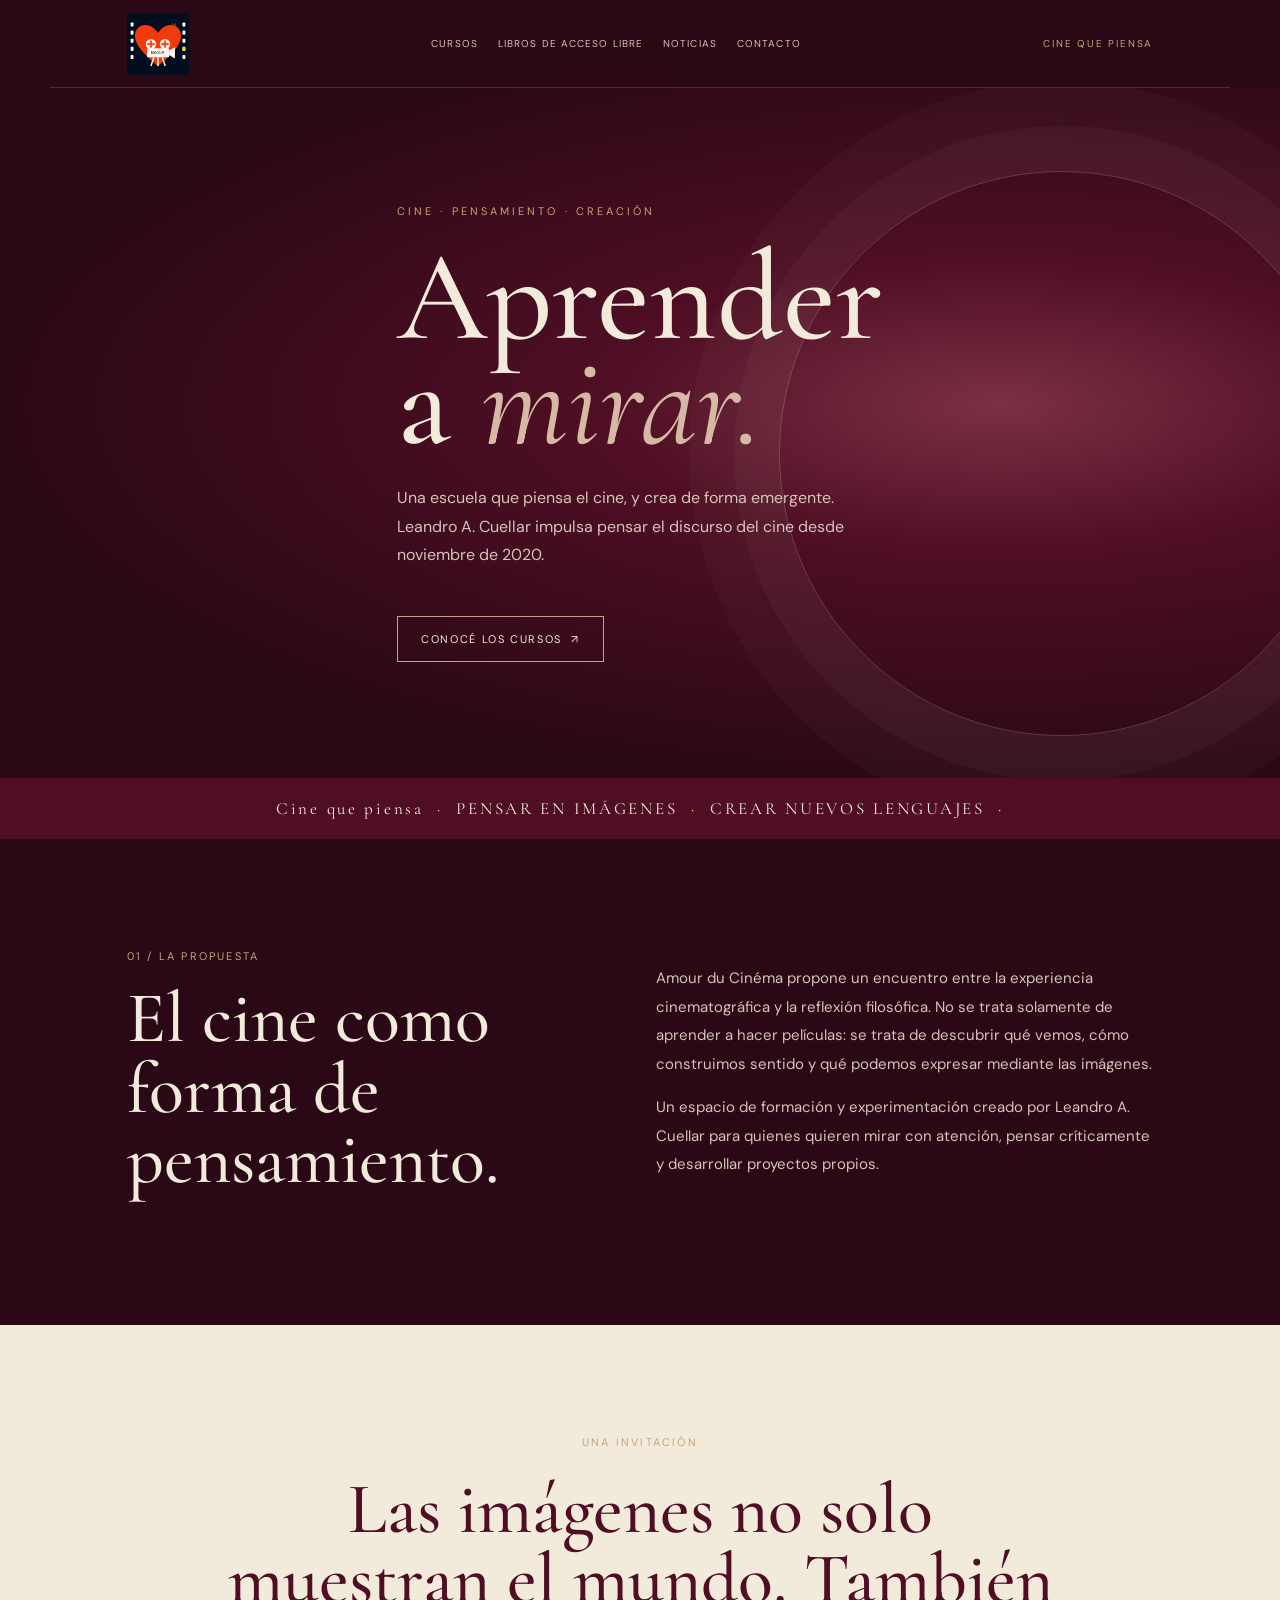
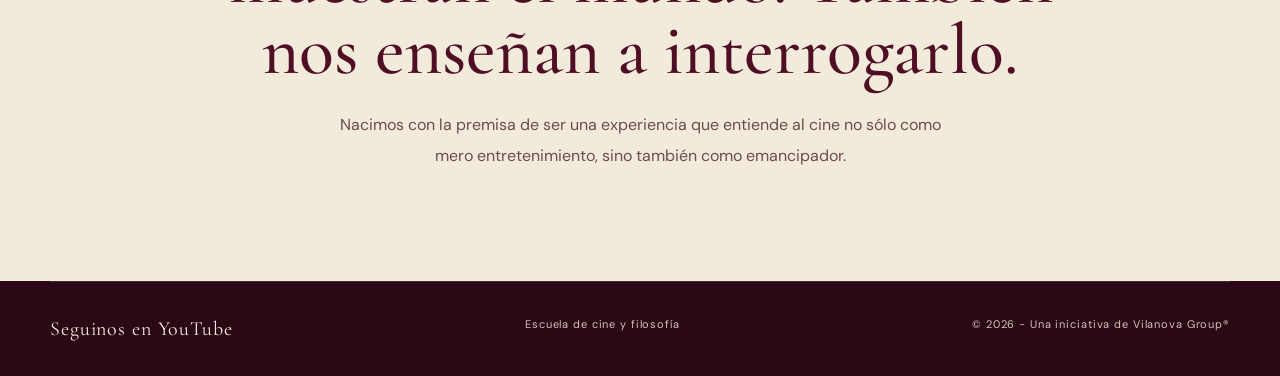
==== index.html @ 22bd66d2 "Actualizar presentación de Amour du Cinéma" ====
<!doctype html>
<html lang="es">
<head>
<meta charset="utf-8">
<meta name="viewport" content="width=device-width,initial-scale=1">
<meta name="theme-color" content="#4f0e24">
<meta name="description" content="Amour du Cinéma. Una escuela para Cine que piensa, pensar en imágenes y crear nuevos lenguajes.">
<title>Amour du Cinéma — Cine que piensa</title>
<link rel="preconnect" href="https://fonts.googleapis.com">
<link rel="preconnect" href="https://fonts.gstatic.com" crossorigin>
<link href="https://fonts.googleapis.com/css2?family=Cormorant+Garamond:wght@400;500;600;700&family=DM+Sans:wght@400;500;600&display=swap" rel="stylesheet">
<style>
:root{--wine:#4f0e24;--wine2:#2a0816;--ivory:#f2ebdb;--muted:#d4c4b9;--gold:#c6a477}
*{box-sizing:border-box}html{scroll-behavior:smooth}body{margin:0;background:var(--wine2);color:var(--ivory);font-family:"DM Sans",sans-serif}a{color:inherit;text-decoration:none}.wrap{max-width:1180px;margin:auto;padding:0 6vw}.nav{height:88px;display:flex;align-items:center;justify-content:space-between;gap:28px;border-bottom:1px solid #ffffff24}.brand{display:flex;align-items:center;gap:12px;min-width:0}.brand img{display:block;width:62px;height:62px;object-fit:contain}.menu{display:flex;align-items:center;justify-content:center;gap:20px;flex:1}.menu a{font-size:10px;letter-spacing:.11em;text-transform:uppercase;color:var(--muted);transition:color .2s}.menu a:hover{color:var(--ivory)}.nav small{letter-spacing:.18em;text-transform:uppercase;font-size:10px;color:var(--gold);white-space:nowrap}.hero{min-height:690px;display:grid;align-items:center;position:relative;overflow:hidden;background:radial-gradient(ellipse at 78% 46%,#7b3044 0%,#4f0e24 28%,#2a0816 72%)}.hero:after{content:"";position:absolute;width:44vw;height:44vw;right:-5vw;top:12%;border:1px solid #f2ebdb36;border-radius:50%;box-shadow:0 0 0 45px #f2ebdb08,0 0 0 90px #f2ebdb06}.eyebrow{font-size:11px;letter-spacing:.28em;text-transform:uppercase;color:var(--gold)}h1,h2{font-family:"Cormorant Garamond",serif;font-weight:500}h1{font-size:clamp(64px,10vw,132px);line-height:.82;max-width:850px;margin:28px 0;position:relative;z-index:1}h1 em{font-weight:400;color:#d6b9a5}.intro{font-size:16px;line-height:1.8;color:var(--muted);max-width:470px;position:relative;z-index:1}.cta{display:inline-flex;margin-top:30px;padding:15px 23px;border:1px solid var(--gold);color:var(--ivory);font-size:11px;letter-spacing:.15em;text-transform:uppercase;position:relative;z-index:1;transition:.2s}.cta:hover{background:var(--ivory);color:var(--wine)}.marquee{background:var(--wine);padding:20px 0;text-align:center;font-family:"Cormorant Garamond",serif;font-size:17px;letter-spacing:.16em;color:var(--ivory)}section{padding:110px 0}.section-grid{display:grid;grid-template-columns:1fr 1.2fr;gap:9vw}.number{color:var(--gold);font-size:11px;letter-spacing:.2em}h2{font-size:clamp(42px,6vw,72px);line-height:.98;margin:20px 0}.copy{font-size:15px;line-height:1.9;color:var(--muted);max-width:600px}.content-section{padding:110px 0;border-top:1px solid #ffffff1f}.content-section.light{background:var(--ivory);color:var(--wine);border-top:0}.content-section.light .copy{color:#6d4a52}.content-section.light .number{color:#8a5b45}.content-section.light .resource-card{background:#f8f2e7;border-color:#d8c9b8}.resource-grid{display:grid;grid-template-columns:minmax(0,1.2fr) minmax(260px,.8fr);gap:8vw;align-items:start}.resource-card{padding:28px;border:1px solid #ffffff26;background:#ffffff08}.resource-card h3{margin:0 0 12px;font-family:"Cormorant Garamond",serif;font-size:31px;font-weight:500}.resource-card p{margin:0;color:var(--muted);font-size:14px;line-height:1.8}.content-section.light .resource-card p{color:#6d4a52}.status{display:block;margin-top:22px;font-size:10px;letter-spacing:.15em;text-transform:uppercase;color:var(--gold)}.content-section.light .status{color:#8a5b45}.manifesto{background:var(--ivory);color:var(--wine);text-align:center}.manifesto h2{max-width:850px;margin:25px auto}.manifesto p{color:#6d4a52;margin:auto;max-width:620px;line-height:1.9}.footer{padding:35px 0;border-top:1px solid #ffffff24;color:var(--muted);font-size:11px;letter-spacing:.08em;display:flex;justify-content:space-between;gap:20px}.footer span:first-child{font-family:"Cormorant Garamond",serif;font-size:20px;color:var(--ivory)}@media(max-width:700px){.nav{height:auto;min-height:70px;padding-top:12px;padding-bottom:12px;flex-wrap:wrap;gap:12px}.brand img{width:48px;height:48px}.menu{order:3;width:100%;justify-content:flex-start;overflow:auto;padding:7px 0;gap:16px}.menu a{white-space:nowrap}.nav small{margin-left:auto;font-size:9px}.hero{min-height:620px}.hero:after{width:80vw;height:80vw;right:-35vw;top:20%}.section-grid,.resource-grid{grid-template-columns:1fr;gap:25px}section,.content-section{padding:75px 0}.footer{flex-direction:column}}
</style>
</head>
<body>
<header class="wrap nav"><a class="brand" href="#" aria-label="Amour du Cinéma · Inicio"><img src="logo-amour.svg" alt="Logo Amour du Cinéma"></a><nav class="menu" aria-label="Navegación principal"><a href="/cursos/">Cursos</a><a href="/libros/">Libros de acceso libre</a><a href="/noticias/">Noticias</a><a href="/contacto/">Contacto</a></nav><small>Cine que piensa</small></header>
<main>
<section class="hero"><div class="wrap"><div class="eyebrow">Cine · Pensamiento · Creación</div><h1>Aprender<br>a <em>mirar.</em></h1><p class="intro">Una escuela que piensa el cine, y crea de forma emergente. Leandro A. Cuellar impulsa pensar el discurso del cine desde noviembre de 2020.</p><a class="cta" href="/cursos/">Conocé los cursos&nbsp; ↗</a></div></section>
<div class="marquee">Cine que piensa&nbsp; · &nbsp;PENSAR EN IMÁGENES&nbsp; · &nbsp;CREAR NUEVOS LENGUAJES&nbsp; ·</div>
<section id="propuesta"><div class="wrap"><div class="section-grid"><div><div class="number">01 / LA PROPUESTA</div><h2>El cine como forma de pensamiento.</h2></div><div><p class="copy">Amour du Cinéma propone un encuentro entre la experiencia cinematográfica y la reflexión filosófica. No se trata solamente de aprender a hacer películas: se trata de descubrir qué vemos, cómo construimos sentido y qué podemos expresar mediante las imágenes.</p><p class="copy">Un espacio de formación y experimentación creado por <a href="https://www.leandrocuellar.online" target="_blank" rel="noopener noreferrer">Leandro A. Cuellar</a> para quienes quieren mirar con atención, pensar críticamente y desarrollar proyectos propios.</p></div></div></div></section>
<section class="manifesto"><div class="wrap"><div class="number">UNA INVITACIÓN</div><h2>Las imágenes no solo muestran el mundo. También nos enseñan a interrogarlo.</h2><p>Nacimos con la premisa de ser una experiencia que entiende al cine no sólo como mero entretenimiento, sino también como emancipador.</p></div></section>
</main>
<footer class="wrap footer"><span><a href="https://www.youtube.com/@amourducinemaoficial" target="_blank" rel="noopener noreferrer">Seguinos en YouTube</a></span><span>Escuela de cine y filosofía</span><span>© 2026 - Una iniciativa de Vilanova Group®</span></footer>
</body></html>
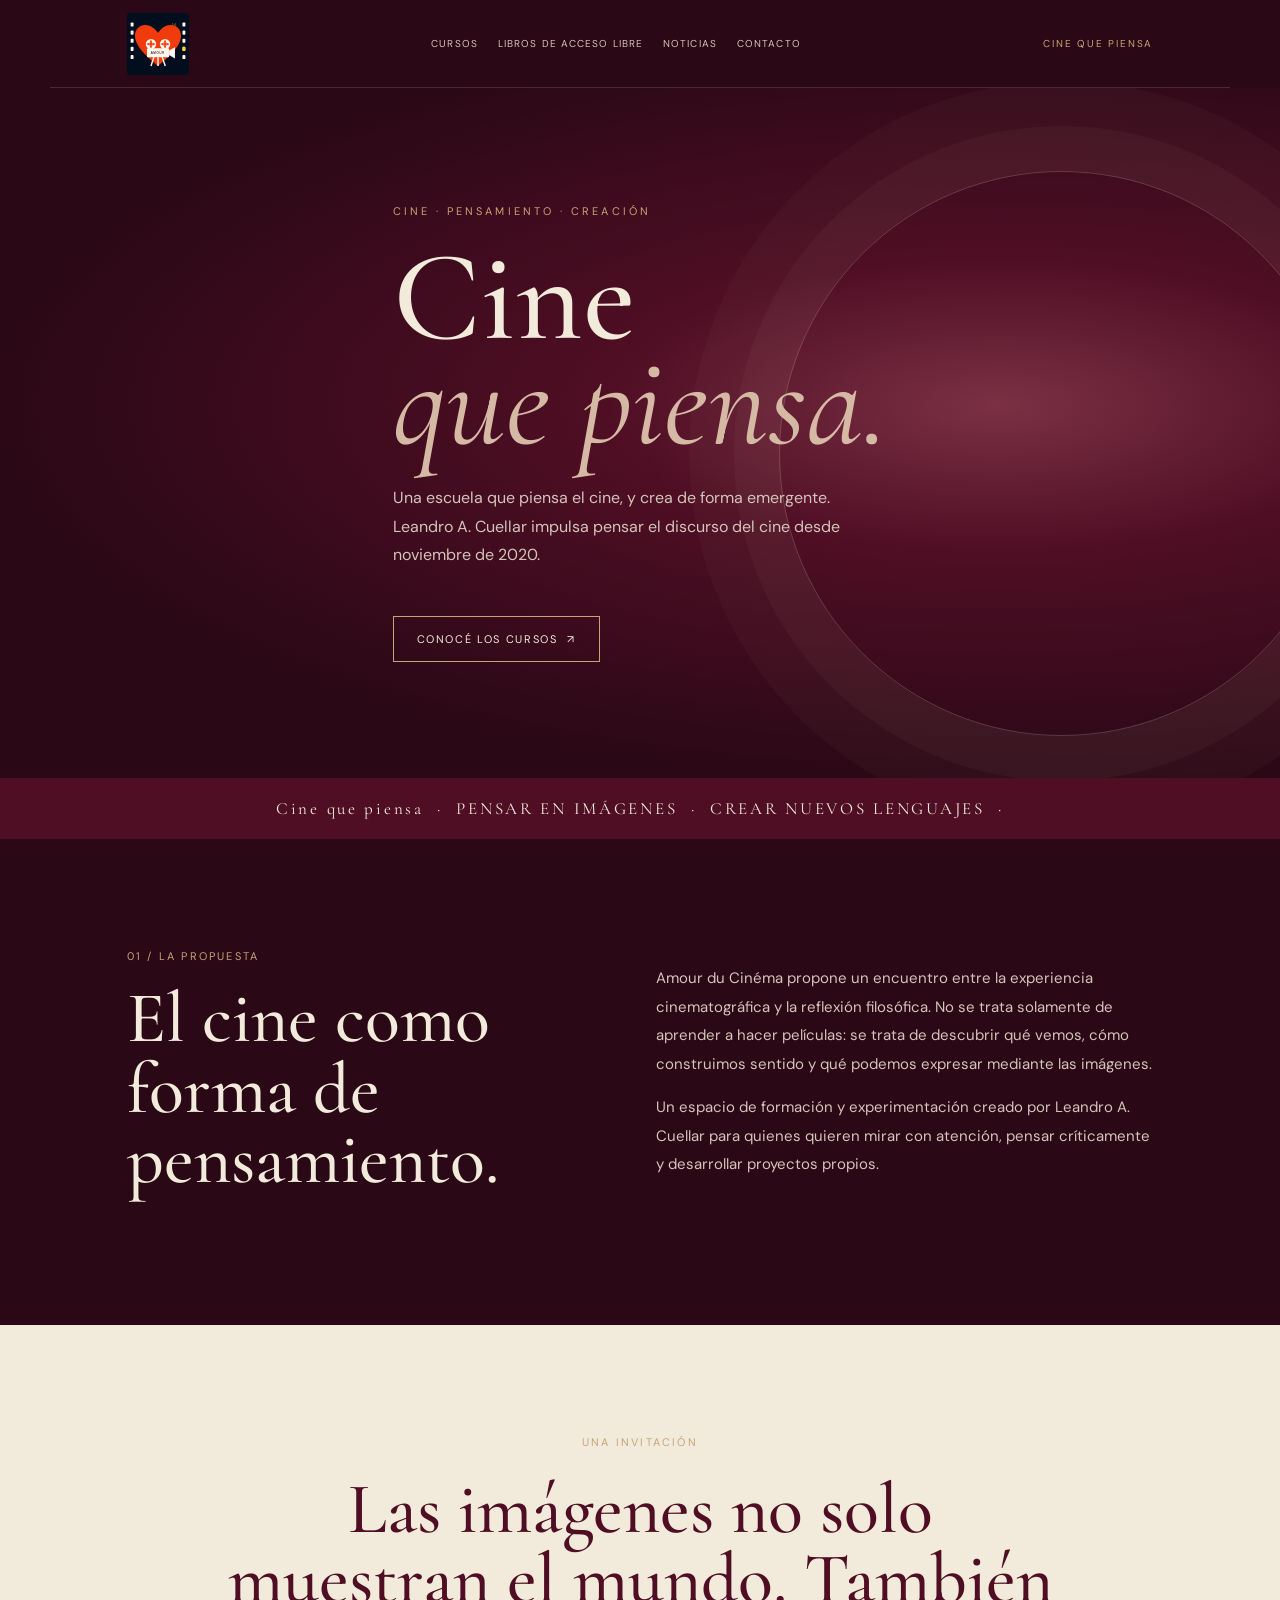
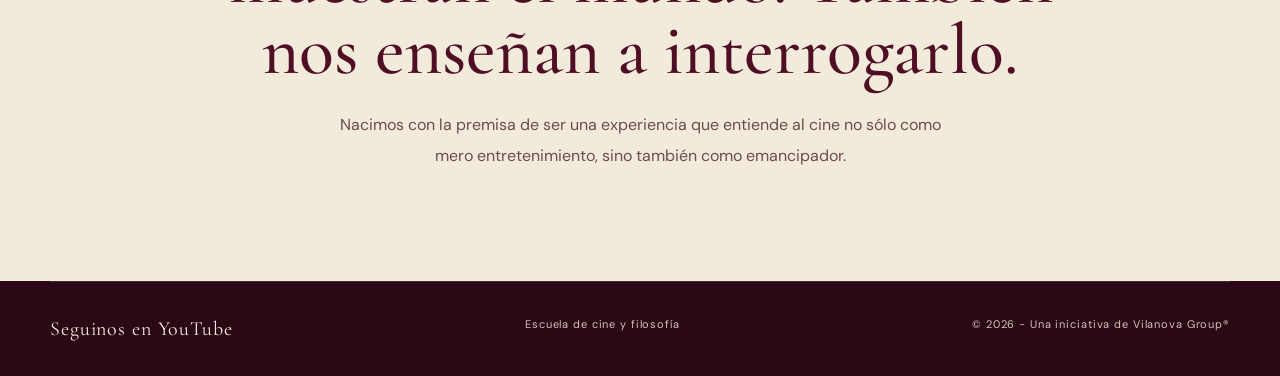
==== commit 5624b73c: "Destacar lema Cine que piensa en portada" ====
--- a/index.html
+++ b/index.html
@@ -4,7 +4,7 @@
 <meta charset="utf-8">
 <meta name="viewport" content="width=device-width,initial-scale=1">
 <meta name="theme-color" content="#4f0e24">
-<meta name="description" content="Amour du Cinéma. Una escuela para Cine que piensa, pensar en imágenes y crear nuevos lenguajes.">
+<meta name="description" content="Amour du Cinéma. Una escuela que piensa el cine, piensa en imágenes y crea nuevos lenguajes.">
 <title>Amour du Cinéma — Cine que piensa</title>
 <link rel="preconnect" href="https://fonts.googleapis.com">
 <link rel="preconnect" href="https://fonts.gstatic.com" crossorigin>
@@ -17,7 +17,7 @@
 <body>
 <header class="wrap nav"><a class="brand" href="#" aria-label="Amour du Cinéma · Inicio"><img src="logo-amour.svg" alt="Logo Amour du Cinéma"></a><nav class="menu" aria-label="Navegación principal"><a href="/cursos/">Cursos</a><a href="/libros/">Libros de acceso libre</a><a href="/noticias/">Noticias</a><a href="/contacto/">Contacto</a></nav><small>Cine que piensa</small></header>
 <main>
-<section class="hero"><div class="wrap"><div class="eyebrow">Cine · Pensamiento · Creación</div><h1>Aprender<br>a <em>mirar.</em></h1><p class="intro">Una escuela que piensa el cine, y crea de forma emergente. Leandro A. Cuellar impulsa pensar el discurso del cine desde noviembre de 2020.</p><a class="cta" href="/cursos/">Conocé los cursos&nbsp; ↗</a></div></section>
+<section class="hero"><div class="wrap"><div class="eyebrow">Cine · Pensamiento · Creación</div><h1>Cine<br><em>que piensa.</em></h1><p class="intro">Una escuela que piensa el cine, y crea de forma emergente. Leandro A. Cuellar impulsa pensar el discurso del cine desde noviembre de 2020.</p><a class="cta" href="/cursos/">Conocé los cursos&nbsp; ↗</a></div></section>
 <div class="marquee">Cine que piensa&nbsp; · &nbsp;PENSAR EN IMÁGENES&nbsp; · &nbsp;CREAR NUEVOS LENGUAJES&nbsp; ·</div>
 <section id="propuesta"><div class="wrap"><div class="section-grid"><div><div class="number">01 / LA PROPUESTA</div><h2>El cine como forma de pensamiento.</h2></div><div><p class="copy">Amour du Cinéma propone un encuentro entre la experiencia cinematográfica y la reflexión filosófica. No se trata solamente de aprender a hacer películas: se trata de descubrir qué vemos, cómo construimos sentido y qué podemos expresar mediante las imágenes.</p><p class="copy">Un espacio de formación y experimentación creado por <a href="https://www.leandrocuellar.online" target="_blank" rel="noopener noreferrer">Leandro A. Cuellar</a> para quienes quieren mirar con atención, pensar críticamente y desarrollar proyectos propios.</p></div></div></div></section>
 <section class="manifesto"><div class="wrap"><div class="number">UNA INVITACIÓN</div><h2>Las imágenes no solo muestran el mundo. También nos enseñan a interrogarlo.</h2><p>Nacimos con la premisa de ser una experiencia que entiende al cine no sólo como mero entretenimiento, sino también como emancipador.</p></div></section>
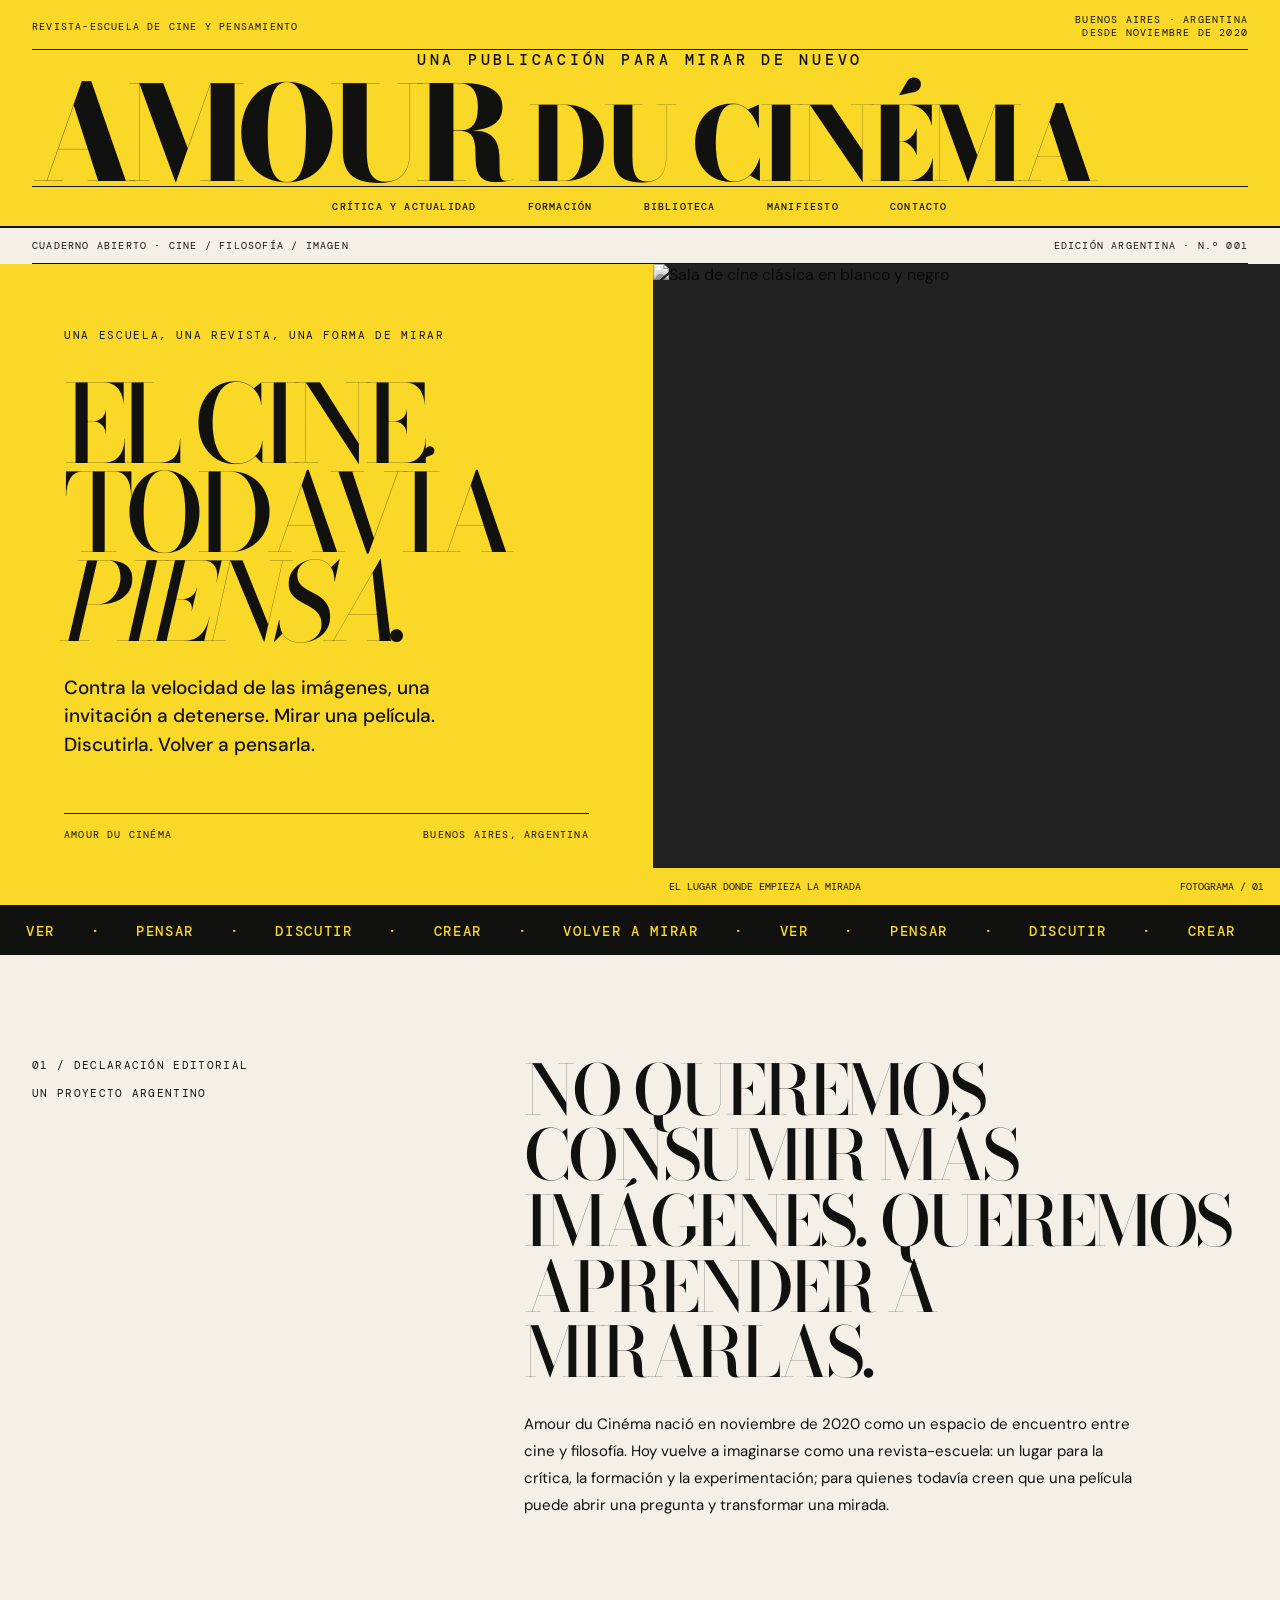
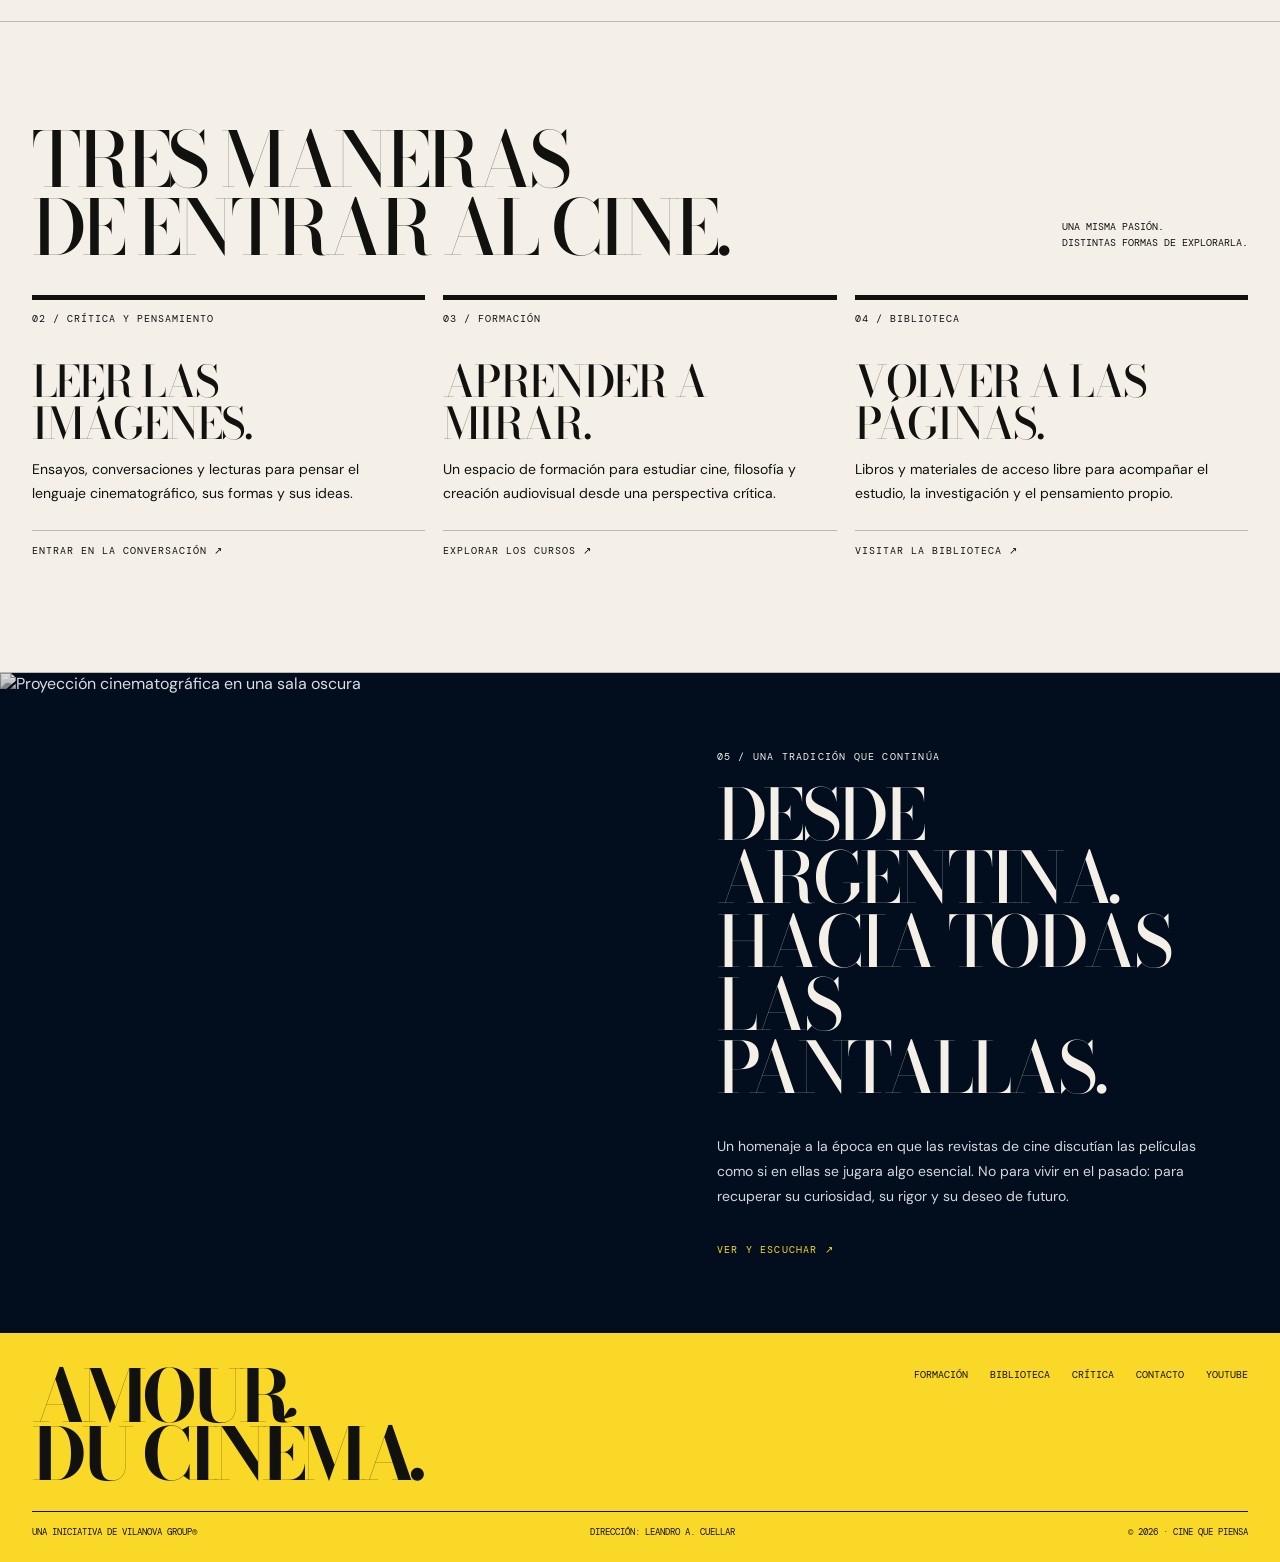
==== commit 09e5e1bd: "Redesign homepage with Cahiers-inspired Argentine editorial identity" ====
--- a/index.html
+++ b/index.html
@@ -3,24 +3,65 @@
 <head>
 <meta charset="utf-8">
 <meta name="viewport" content="width=device-width,initial-scale=1">
-<meta name="theme-color" content="#4f0e24">
-<meta name="description" content="Amour du Cinéma. Una escuela que piensa el cine, piensa en imágenes y crea nuevos lenguajes.">
+<meta name="theme-color" content="#f9d827">
+<meta name="description" content="Amour du Cinéma. Revista-escuela argentina de cine, crítica, pensamiento y creación.">
 <title>Amour du Cinéma — Cine que piensa</title>
 <link rel="preconnect" href="https://fonts.googleapis.com">
 <link rel="preconnect" href="https://fonts.gstatic.com" crossorigin>
-<link href="https://fonts.googleapis.com/css2?family=Cormorant+Garamond:wght@400;500;600;700&family=DM+Sans:wght@400;500;600&display=swap" rel="stylesheet">
+<link href="https://fonts.googleapis.com/css2?family=Bodoni+Moda:opsz,wght@6..96,400;6..96,500;6..96,600;6..96,700;6..96,800&family=DM+Mono:wght@400;500&family=DM+Sans:wght@400;500;600;700&display=swap" rel="stylesheet">
 <style>
-:root{--wine:#4f0e24;--wine2:#2a0816;--ivory:#f2ebdb;--muted:#d4c4b9;--gold:#c6a477}
-*{box-sizing:border-box}html{scroll-behavior:smooth}body{margin:0;background:var(--wine2);color:var(--ivory);font-family:"DM Sans",sans-serif}a{color:inherit;text-decoration:none}.wrap{max-width:1180px;margin:auto;padding:0 6vw}.nav{height:88px;display:flex;align-items:center;justify-content:space-between;gap:28px;border-bottom:1px solid #ffffff24}.brand{display:flex;align-items:center;gap:12px;min-width:0}.brand img{display:block;width:62px;height:62px;object-fit:contain}.menu{display:flex;align-items:center;justify-content:center;gap:20px;flex:1}.menu a{font-size:10px;letter-spacing:.11em;text-transform:uppercase;color:var(--muted);transition:color .2s}.menu a:hover{color:var(--ivory)}.nav small{letter-spacing:.18em;text-transform:uppercase;font-size:10px;color:var(--gold);white-space:nowrap}.hero{min-height:690px;display:grid;align-items:center;position:relative;overflow:hidden;background:radial-gradient(ellipse at 78% 46%,#7b3044 0%,#4f0e24 28%,#2a0816 72%)}.hero:after{content:"";position:absolute;width:44vw;height:44vw;right:-5vw;top:12%;border:1px solid #f2ebdb36;border-radius:50%;box-shadow:0 0 0 45px #f2ebdb08,0 0 0 90px #f2ebdb06}.eyebrow{font-size:11px;letter-spacing:.28em;text-transform:uppercase;color:var(--gold)}h1,h2{font-family:"Cormorant Garamond",serif;font-weight:500}h1{font-size:clamp(64px,10vw,132px);line-height:.82;max-width:850px;margin:28px 0;position:relative;z-index:1}h1 em{font-weight:400;color:#d6b9a5}.intro{font-size:16px;line-height:1.8;color:var(--muted);max-width:470px;position:relative;z-index:1}.cta{display:inline-flex;margin-top:30px;padding:15px 23px;border:1px solid var(--gold);color:var(--ivory);font-size:11px;letter-spacing:.15em;text-transform:uppercase;position:relative;z-index:1;transition:.2s}.cta:hover{background:var(--ivory);color:var(--wine)}.marquee{background:var(--wine);padding:20px 0;text-align:center;font-family:"Cormorant Garamond",serif;font-size:17px;letter-spacing:.16em;color:var(--ivory)}section{padding:110px 0}.section-grid{display:grid;grid-template-columns:1fr 1.2fr;gap:9vw}.number{color:var(--gold);font-size:11px;letter-spacing:.2em}h2{font-size:clamp(42px,6vw,72px);line-height:.98;margin:20px 0}.copy{font-size:15px;line-height:1.9;color:var(--muted);max-width:600px}.content-section{padding:110px 0;border-top:1px solid #ffffff1f}.content-section.light{background:var(--ivory);color:var(--wine);border-top:0}.content-section.light .copy{color:#6d4a52}.content-section.light .number{color:#8a5b45}.content-section.light .resource-card{background:#f8f2e7;border-color:#d8c9b8}.resource-grid{display:grid;grid-template-columns:minmax(0,1.2fr) minmax(260px,.8fr);gap:8vw;align-items:start}.resource-card{padding:28px;border:1px solid #ffffff26;background:#ffffff08}.resource-card h3{margin:0 0 12px;font-family:"Cormorant Garamond",serif;font-size:31px;font-weight:500}.resource-card p{margin:0;color:var(--muted);font-size:14px;line-height:1.8}.content-section.light .resource-card p{color:#6d4a52}.status{display:block;margin-top:22px;font-size:10px;letter-spacing:.15em;text-transform:uppercase;color:var(--gold)}.content-section.light .status{color:#8a5b45}.manifesto{background:var(--ivory);color:var(--wine);text-align:center}.manifesto h2{max-width:850px;margin:25px auto}.manifesto p{color:#6d4a52;margin:auto;max-width:620px;line-height:1.9}.footer{padding:35px 0;border-top:1px solid #ffffff24;color:var(--muted);font-size:11px;letter-spacing:.08em;display:flex;justify-content:space-between;gap:20px}.footer span:first-child{font-family:"Cormorant Garamond",serif;font-size:20px;color:var(--ivory)}@media(max-width:700px){.nav{height:auto;min-height:70px;padding-top:12px;padding-bottom:12px;flex-wrap:wrap;gap:12px}.brand img{width:48px;height:48px}.menu{order:3;width:100%;justify-content:flex-start;overflow:auto;padding:7px 0;gap:16px}.menu a{white-space:nowrap}.nav small{margin-left:auto;font-size:9px}.hero{min-height:620px}.hero:after{width:80vw;height:80vw;right:-35vw;top:20%}.section-grid,.resource-grid{grid-template-columns:1fr;gap:25px}section,.content-section{padding:75px 0}.footer{flex-direction:column}}
+:root{--yellow:#f9d827;--ink:#11110f;--paper:#f4f0e7;--blue:#020d1d;--orange:#f13b0c;--line:rgba(17,17,15,.25);--serif:"Bodoni Moda",Didot,Georgia,serif;--sans:"DM Sans",Arial,sans-serif;--mono:"DM Mono",monospace}
+*{box-sizing:border-box}html{scroll-behavior:smooth}body{margin:0;background:var(--paper);color:var(--ink);font-family:var(--sans)}a{color:inherit;text-decoration:none}img{max-width:100%;display:block}.shell{width:min(1380px,100% - 64px);margin:auto}.micro{font:10px var(--mono);letter-spacing:.12em;text-transform:uppercase}.masthead{background:var(--yellow);border-bottom:2px solid var(--ink)}.topline{display:flex;justify-content:space-between;align-items:center;padding:13px 0 10px;border-bottom:1px solid var(--ink)}.topline span:last-child{text-align:right}.wordmark{font-family:var(--serif);font-weight:800;text-align:center;text-transform:uppercase;letter-spacing:-.075em;line-height:.78;padding:24px 0 20px;font-size:clamp(48px,10.2vw,148px)}.wordmark small{display:block;font:500 clamp(10px,1.2vw,15px) var(--mono);letter-spacing:.25em;margin-bottom:13px}.wordmark .du{font-size:.78em;letter-spacing:-.055em}.nav{display:flex;justify-content:center;gap:clamp(18px,4vw,58px);padding:13px 0;border-top:1px solid var(--ink)}.nav a{font:500 10px var(--mono);text-transform:uppercase;letter-spacing:.12em}.nav a:hover{text-decoration:underline;text-underline-offset:5px}.issuebar{display:flex;justify-content:space-between;gap:16px;padding:11px 0;border-bottom:1px solid var(--ink)}.hero{display:grid;grid-template-columns:1.02fr .98fr;min-height:590px;border-bottom:2px solid var(--ink)}.hero-copy{background:var(--yellow);padding:clamp(28px,5vw,74px);display:flex;flex-direction:column;justify-content:space-between}.kicker{font:11px var(--mono);letter-spacing:.15em;text-transform:uppercase}.hero h1{font:500 clamp(58px,8.4vw,118px)/.83 var(--serif);letter-spacing:-.07em;text-transform:uppercase;margin:38px 0 26px;max-width:750px}.hero h1 em{font-weight:400}.hero-deck{font:500 clamp(15px,1.5vw,19px)/1.5 var(--sans);max-width:420px}.byline{display:flex;justify-content:space-between;gap:20px;border-top:1px solid var(--ink);padding-top:14px;margin-top:35px}.hero-image{position:relative;min-height:440px;background:#222;overflow:hidden}.hero-image img{width:100%;height:100%;object-fit:cover;filter:grayscale(1) contrast(1.08);position:absolute;inset:0}.photo-caption{position:absolute;bottom:0;left:0;right:0;background:var(--yellow);padding:12px 16px;display:flex;justify-content:space-between;gap:12px;font:10px var(--mono);text-transform:uppercase}.ticker{background:var(--ink);color:var(--yellow);padding:15px 0;overflow:hidden;white-space:nowrap;font:500 14px var(--mono);letter-spacing:.12em;text-transform:uppercase}.ticker span{padding:0 26px}.section{padding:clamp(55px,8vw,110px) 0;border-bottom:1px solid var(--line)}.section-head{display:flex;justify-content:space-between;align-items:flex-end;gap:20px;margin-bottom:34px}.section-head h2{font:500 clamp(38px,6vw,76px)/.9 var(--serif);letter-spacing:-.055em;text-transform:uppercase;margin:0;max-width:800px}.section-head p{max-width:230px;font:10px/1.6 var(--mono);text-transform:uppercase}.manifesto{display:grid;grid-template-columns:.7fr 1.3fr;gap:8vw}.manifesto .index{font:11px var(--mono);letter-spacing:.12em}.manifesto h2{font:500 clamp(36px,5.4vw,72px)/.95 var(--serif);letter-spacing:-.05em;margin:0;text-transform:uppercase}.manifesto p{font:15px/1.8 var(--sans);max-width:610px;margin:25px 0 0}.cards{display:grid;grid-template-columns:repeat(3,1fr);gap:18px}.card{border-top:5px solid var(--ink);display:flex;flex-direction:column;min-height:270px}.card .card-top{font:10px var(--mono);padding:12px 0;letter-spacing:.1em;text-transform:uppercase}.card h3{font:500 clamp(30px,3.4vw,46px)/.95 var(--serif);letter-spacing:-.045em;text-transform:uppercase;margin:24px 0 14px}.card p{font:14px/1.7 var(--sans);max-width:360px;margin:0 0 24px}.card a{font:10px var(--mono);letter-spacing:.1em;text-transform:uppercase;margin-top:auto;padding:13px 0;border-top:1px solid var(--line)}.card a:hover{color:var(--orange)}.film-strip{background:var(--blue);color:var(--paper);display:grid;grid-template-columns:1fr 1fr;min-height:380px}.film-strip .strip-image{position:relative;min-height:300px;overflow:hidden}.film-strip img{width:100%;height:100%;object-fit:cover;filter:grayscale(1) contrast(1.15);opacity:.86}.film-strip .strip-copy{padding:clamp(30px,6vw,80px);display:flex;flex-direction:column;justify-content:center}.film-strip .strip-copy h2{font:500 clamp(40px,5.5vw,72px)/.9 var(--serif);letter-spacing:-.05em;text-transform:uppercase;margin:20px 0}.film-strip .strip-copy p{font:14px/1.8 var(--sans);color:#d4d7dc;max-width:480px}.film-strip .strip-copy a{font:10px var(--mono);letter-spacing:.12em;text-transform:uppercase;color:var(--yellow);margin-top:20px}.footer{background:var(--yellow);padding:35px 0 24px}.footer-top{display:flex;justify-content:space-between;align-items:flex-start;gap:24px;padding-bottom:28px;border-bottom:1px solid var(--ink)}.footer-title{font:700 clamp(34px,6vw,72px)/.8 var(--serif);letter-spacing:-.07em;text-transform:uppercase}.footer-links{display:flex;gap:22px;flex-wrap:wrap;font:10px var(--mono);text-transform:uppercase}.footer-bottom{display:flex;justify-content:space-between;gap:16px;padding-top:14px;font:9px var(--mono);text-transform:uppercase}.accent{color:var(--orange)}@media(max-width:760px){.shell{width:min(100% - 32px,1380px)}.topline{font-size:9px}.wordmark{padding:22px 0 18px}.nav{justify-content:flex-start;overflow-x:auto;gap:24px}.nav a{white-space:nowrap}.issuebar{font-size:9px}.hero{grid-template-columns:1fr}.hero-copy{min-height:490px}.hero-image{min-height:380px}.manifesto{grid-template-columns:1fr;gap:24px}.cards{grid-template-columns:1fr}.card{min-height:220px}.film-strip{grid-template-columns:1fr}.film-strip .strip-image{min-height:280px}.footer-top,.footer-bottom{flex-direction:column}.footer-links{gap:14px}}@media(prefers-reduced-motion:no-preference){.hero-image img{transition:transform 1.2s ease}.hero-image:hover img{transform:scale(1.025)}}
 </style>
 </head>
 <body>
-<header class="wrap nav"><a class="brand" href="#" aria-label="Amour du Cinéma · Inicio"><img src="logo-amour.svg" alt="Logo Amour du Cinéma"></a><nav class="menu" aria-label="Navegación principal"><a href="/cursos/">Cursos</a><a href="/libros/">Libros de acceso libre</a><a href="/noticias/">Noticias</a><a href="/contacto/">Contacto</a></nav><small>Cine que piensa</small></header>
+<header class="masthead">
+  <div class="shell">
+    <div class="topline micro"><span>Revista-escuela de cine y pensamiento</span><span>Buenos Aires · Argentina<br>Desde noviembre de 2020</span></div>
+    <a class="wordmark" href="/" aria-label="Amour du Cinéma, inicio"><small>Una publicación para mirar de nuevo</small>Amour <span class="du">du Cinéma</span></a>
+    <nav class="nav" aria-label="Navegación principal"><a href="/noticias/">Crítica y actualidad</a><a href="/cursos/">Formación</a><a href="/libros/">Biblioteca</a><a href="#propuesta">Manifiesto</a><a href="/contacto/">Contacto</a></nav>
+  </div>
+</header>
 <main>
-<section class="hero"><div class="wrap"><div class="eyebrow">Cine · Pensamiento · Creación</div><h1>Cine<br><em>que piensa.</em></h1><p class="intro">Una escuela que piensa el cine, y crea de forma emergente. Leandro A. Cuellar impulsa pensar el discurso del cine desde noviembre de 2020.</p><a class="cta" href="/cursos/">Conocé los cursos&nbsp; ↗</a></div></section>
-<div class="marquee">Cine que piensa&nbsp; · &nbsp;PENSAR EN IMÁGENES&nbsp; · &nbsp;CREAR NUEVOS LENGUAJES&nbsp; ·</div>
-<section id="propuesta"><div class="wrap"><div class="section-grid"><div><div class="number">01 / LA PROPUESTA</div><h2>El cine como forma de pensamiento.</h2></div><div><p class="copy">Amour du Cinéma propone un encuentro entre la experiencia cinematográfica y la reflexión filosófica. No se trata solamente de aprender a hacer películas: se trata de descubrir qué vemos, cómo construimos sentido y qué podemos expresar mediante las imágenes.</p><p class="copy">Un espacio de formación y experimentación creado por <a href="https://www.leandrocuellar.online" target="_blank" rel="noopener noreferrer">Leandro A. Cuellar</a> para quienes quieren mirar con atención, pensar críticamente y desarrollar proyectos propios.</p></div></div></div></section>
-<section class="manifesto"><div class="wrap"><div class="number">UNA INVITACIÓN</div><h2>Las imágenes no solo muestran el mundo. También nos enseñan a interrogarlo.</h2><p>Nacimos con la premisa de ser una experiencia que entiende al cine no sólo como mero entretenimiento, sino también como emancipador.</p></div></section>
+  <div class="shell issuebar micro"><span>Cuaderno abierto · Cine / Filosofía / Imagen</span><span>Edición argentina · N.º 001</span></div>
+  <section class="hero">
+    <div class="hero-copy">
+      <div class="kicker">Una escuela, una revista, una forma de mirar</div>
+      <div><h1>El cine<br>todavía<br><em>piensa.</em></h1><p class="hero-deck">Contra la velocidad de las imágenes, una invitación a detenerse. Mirar una película. Discutirla. Volver a pensarla.</p></div>
+      <div class="byline micro"><span>Amour du Cinéma</span><span>Buenos Aires, Argentina</span></div>
+    </div>
+    <figure class="hero-image" style="margin:0">
+      <img src="https://images.unsplash.com/photo-1489599849927-2ee91cede3ba?auto=format&fit=crop&w=1500&q=85" alt="Sala de cine clásica en blanco y negro">
+      <figcaption class="photo-caption"><span>El lugar donde empieza la mirada</span><span>Fotograma / 01</span></figcaption>
+    </figure>
+  </section>
+  <div class="ticker"><span>Ver</span> · <span>Pensar</span> · <span>Discutir</span> · <span>Crear</span> · <span>Volver a mirar</span> · <span>Ver</span> · <span>Pensar</span> · <span>Discutir</span> · <span>Crear</span></div>
+  <section class="section" id="propuesta">
+    <div class="shell manifesto">
+      <div class="index">01 / DECLARACIÓN EDITORIAL<br><br>UN PROYECTO ARGENTINO</div>
+      <div><h2>No queremos consumir más imágenes. Queremos aprender a mirarlas.</h2><p>Amour du Cinéma nació en noviembre de 2020 como un espacio de encuentro entre cine y filosofía. Hoy vuelve a imaginarse como una revista-escuela: un lugar para la crítica, la formación y la experimentación; para quienes todavía creen que una película puede abrir una pregunta y transformar una mirada.</p></div>
+    </div>
+  </section>
+  <section class="section">
+    <div class="shell">
+      <div class="section-head"><h2>Tres maneras<br>de entrar al cine.</h2><p>Una misma pasión.<br>Distintas formas de explorarla.</p></div>
+      <div class="cards">
+        <article class="card"><div class="card-top">02 / Crítica y pensamiento</div><h3>Leer las imágenes.</h3><p>Ensayos, conversaciones y lecturas para pensar el lenguaje cinematográfico, sus formas y sus ideas.</p><a href="/noticias/">Entrar en la conversación ↗</a></article>
+        <article class="card"><div class="card-top">03 / Formación</div><h3>Aprender a mirar.</h3><p>Un espacio de formación para estudiar cine, filosofía y creación audiovisual desde una perspectiva crítica.</p><a href="/cursos/">Explorar los cursos ↗</a></article>
+        <article class="card"><div class="card-top">04 / Biblioteca</div><h3>Volver a las páginas.</h3><p>Libros y materiales de acceso libre para acompañar el estudio, la investigación y el pensamiento propio.</p><a href="/libros/">Visitar la biblioteca ↗</a></article>
+      </div>
+    </div>
+  </section>
+  <section class="film-strip">
+    <div class="strip-image"><img src="https://images.unsplash.com/photo-1478720568477-152d9b164e26?auto=format&fit=crop&w=1200&q=85" alt="Proyección cinematográfica en una sala oscura"></div>
+    <div class="strip-copy"><div class="micro">05 / Una tradición que continúa</div><h2>Desde Argentina. Hacia todas las pantallas.</h2><p>Un homenaje a la época en que las revistas de cine discutían las películas como si en ellas se jugara algo esencial. No para vivir en el pasado: para recuperar su curiosidad, su rigor y su deseo de futuro.</p><a href="https://www.youtube.com/@amourducinemaoficial" target="_blank" rel="noopener noreferrer">Ver y escuchar ↗</a></div>
+  </section>
 </main>
-<footer class="wrap footer"><span><a href="https://www.youtube.com/@amourducinemaoficial" target="_blank" rel="noopener noreferrer">Seguinos en YouTube</a></span><span>Escuela de cine y filosofía</span><span>© 2026 - Una iniciativa de Vilanova Group®</span></footer>
-</body></html>+<footer class="footer">
+  <div class="shell">
+    <div class="footer-top"><div class="footer-title">Amour<br>du Cinéma.</div><div class="footer-links"><a href="/cursos/">Formación</a><a href="/libros/">Biblioteca</a><a href="/noticias/">Crítica</a><a href="/contacto/">Contacto</a><a href="https://www.youtube.com/@amourducinemaoficial" target="_blank" rel="noopener noreferrer">YouTube</a></div></div>
+    <div class="footer-bottom"><span>Una iniciativa de Vilanova Group®</span><span>Dirección: Leandro A. Cuellar</span><span>© 2026 · Cine que piensa</span></div>
+  </div>
+</footer>
+</body>
+</html>
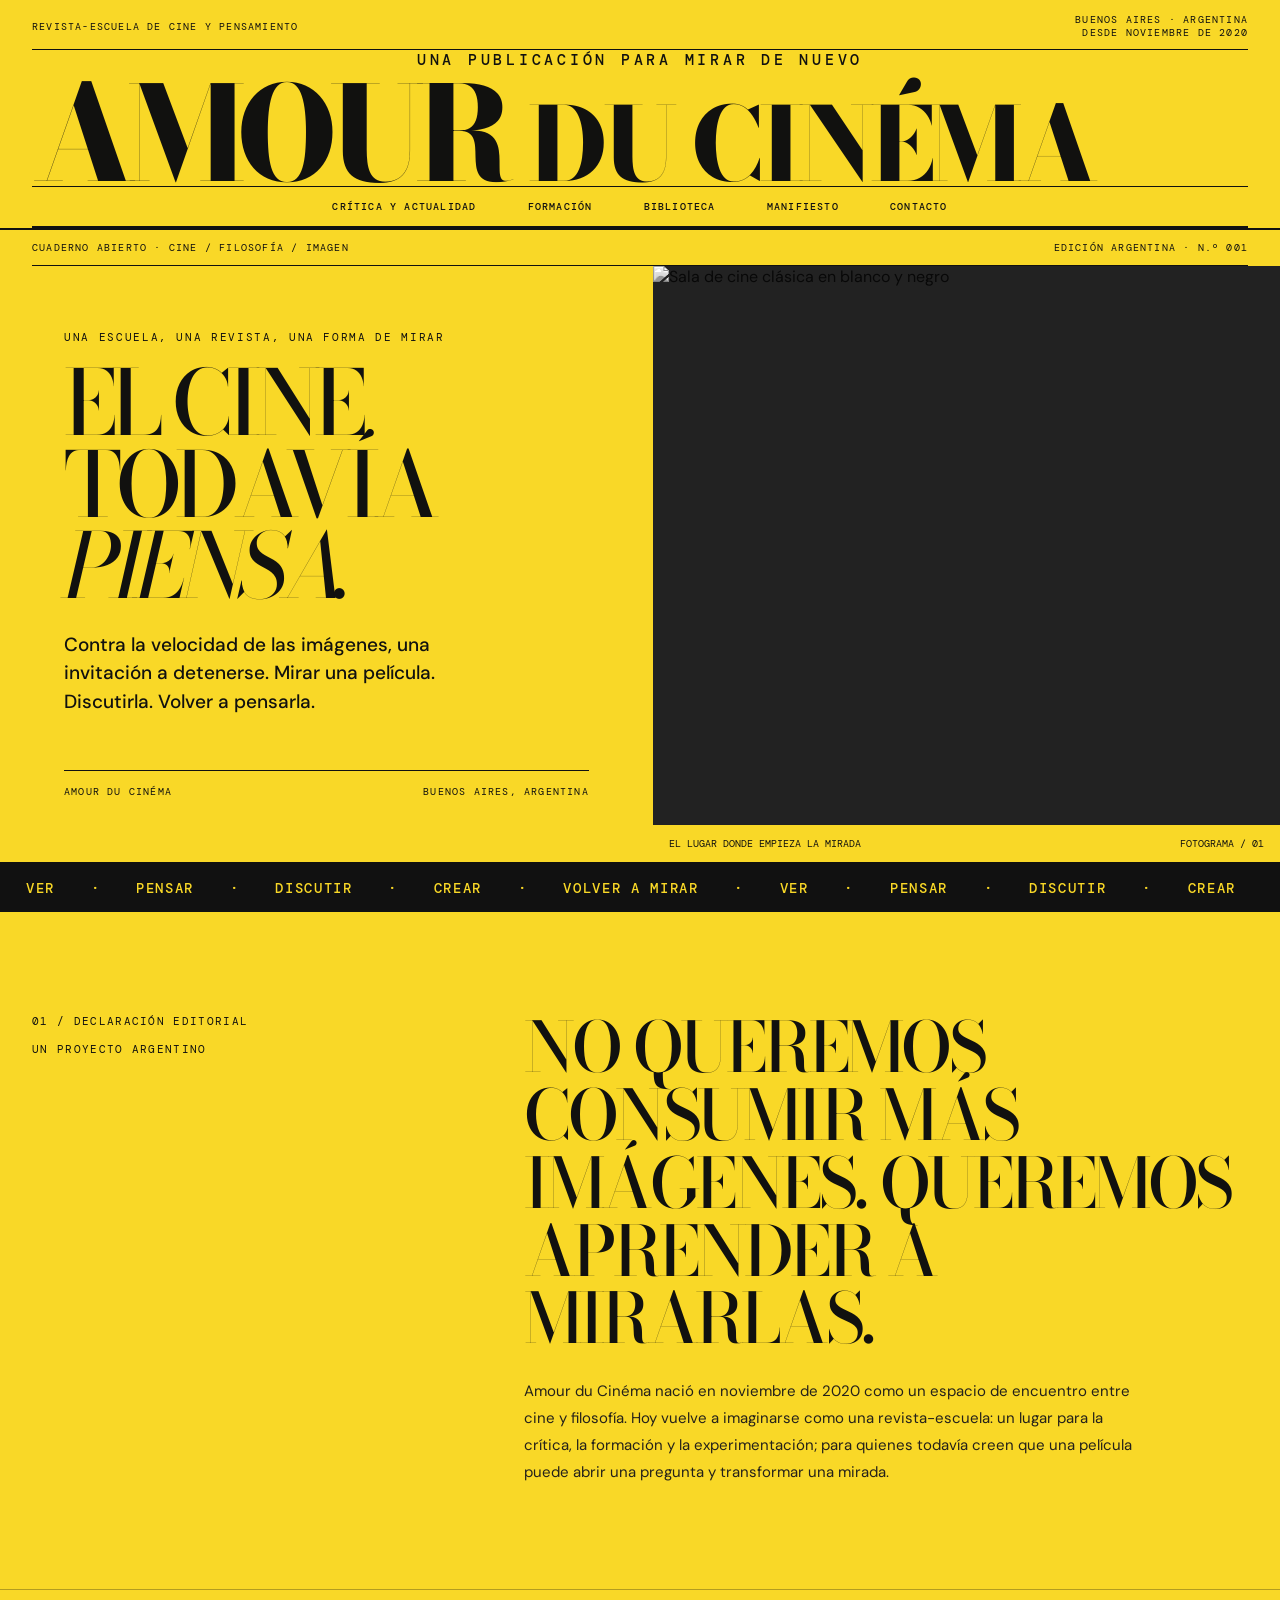
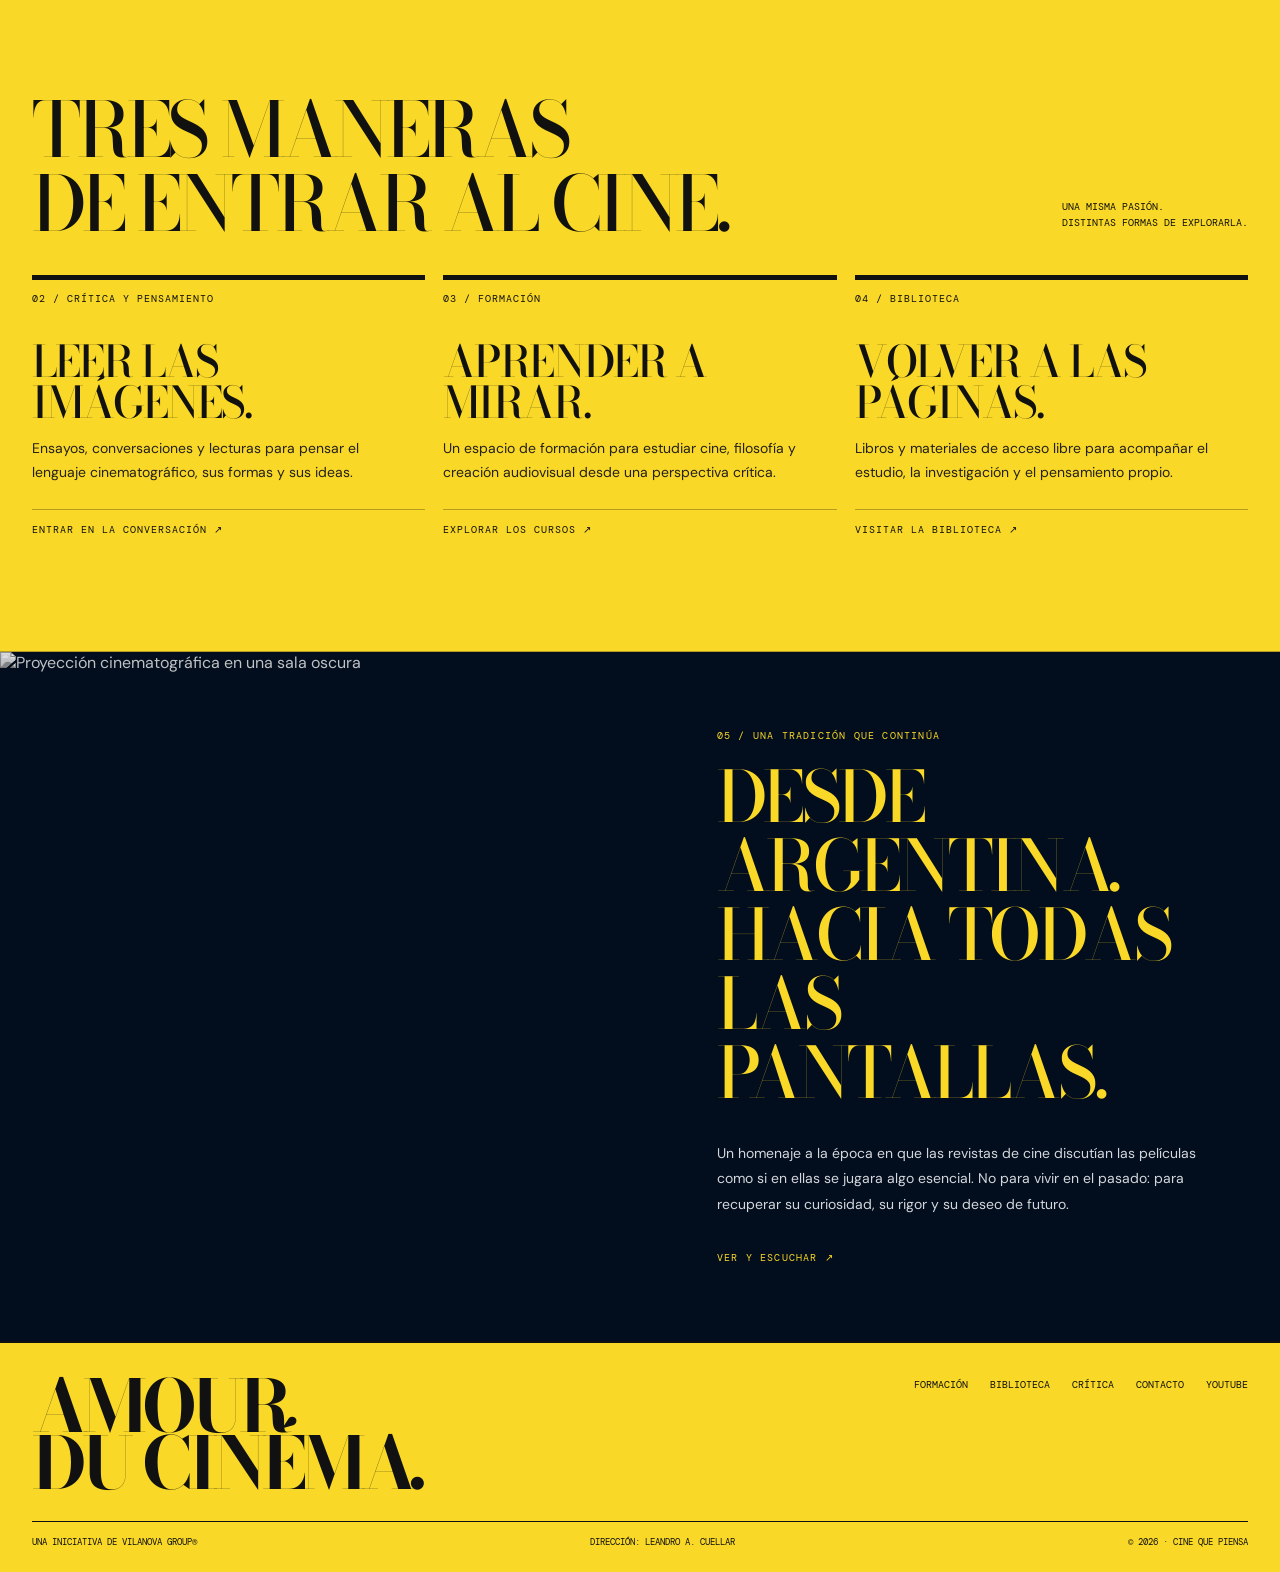
==== commit 11d050d4: "Unify all sections in Cahiers-inspired yellow editorial design" ====
--- a/index.html
+++ b/index.html
@@ -12,6 +12,36 @@
 <style>
 :root{--yellow:#f9d827;--ink:#11110f;--paper:#f4f0e7;--blue:#020d1d;--orange:#f13b0c;--line:rgba(17,17,15,.25);--serif:"Bodoni Moda",Didot,Georgia,serif;--sans:"DM Sans",Arial,sans-serif;--mono:"DM Mono",monospace}
 *{box-sizing:border-box}html{scroll-behavior:smooth}body{margin:0;background:var(--paper);color:var(--ink);font-family:var(--sans)}a{color:inherit;text-decoration:none}img{max-width:100%;display:block}.shell{width:min(1380px,100% - 64px);margin:auto}.micro{font:10px var(--mono);letter-spacing:.12em;text-transform:uppercase}.masthead{background:var(--yellow);border-bottom:2px solid var(--ink)}.topline{display:flex;justify-content:space-between;align-items:center;padding:13px 0 10px;border-bottom:1px solid var(--ink)}.topline span:last-child{text-align:right}.wordmark{font-family:var(--serif);font-weight:800;text-align:center;text-transform:uppercase;letter-spacing:-.075em;line-height:.78;padding:24px 0 20px;font-size:clamp(48px,10.2vw,148px)}.wordmark small{display:block;font:500 clamp(10px,1.2vw,15px) var(--mono);letter-spacing:.25em;margin-bottom:13px}.wordmark .du{font-size:.78em;letter-spacing:-.055em}.nav{display:flex;justify-content:center;gap:clamp(18px,4vw,58px);padding:13px 0;border-top:1px solid var(--ink)}.nav a{font:500 10px var(--mono);text-transform:uppercase;letter-spacing:.12em}.nav a:hover{text-decoration:underline;text-underline-offset:5px}.issuebar{display:flex;justify-content:space-between;gap:16px;padding:11px 0;border-bottom:1px solid var(--ink)}.hero{display:grid;grid-template-columns:1.02fr .98fr;min-height:590px;border-bottom:2px solid var(--ink)}.hero-copy{background:var(--yellow);padding:clamp(28px,5vw,74px);display:flex;flex-direction:column;justify-content:space-between}.kicker{font:11px var(--mono);letter-spacing:.15em;text-transform:uppercase}.hero h1{font:500 clamp(58px,8.4vw,118px)/.83 var(--serif);letter-spacing:-.07em;text-transform:uppercase;margin:38px 0 26px;max-width:750px}.hero h1 em{font-weight:400}.hero-deck{font:500 clamp(15px,1.5vw,19px)/1.5 var(--sans);max-width:420px}.byline{display:flex;justify-content:space-between;gap:20px;border-top:1px solid var(--ink);padding-top:14px;margin-top:35px}.hero-image{position:relative;min-height:440px;background:#222;overflow:hidden}.hero-image img{width:100%;height:100%;object-fit:cover;filter:grayscale(1) contrast(1.08);position:absolute;inset:0}.photo-caption{position:absolute;bottom:0;left:0;right:0;background:var(--yellow);padding:12px 16px;display:flex;justify-content:space-between;gap:12px;font:10px var(--mono);text-transform:uppercase}.ticker{background:var(--ink);color:var(--yellow);padding:15px 0;overflow:hidden;white-space:nowrap;font:500 14px var(--mono);letter-spacing:.12em;text-transform:uppercase}.ticker span{padding:0 26px}.section{padding:clamp(55px,8vw,110px) 0;border-bottom:1px solid var(--line)}.section-head{display:flex;justify-content:space-between;align-items:flex-end;gap:20px;margin-bottom:34px}.section-head h2{font:500 clamp(38px,6vw,76px)/.9 var(--serif);letter-spacing:-.055em;text-transform:uppercase;margin:0;max-width:800px}.section-head p{max-width:230px;font:10px/1.6 var(--mono);text-transform:uppercase}.manifesto{display:grid;grid-template-columns:.7fr 1.3fr;gap:8vw}.manifesto .index{font:11px var(--mono);letter-spacing:.12em}.manifesto h2{font:500 clamp(36px,5.4vw,72px)/.95 var(--serif);letter-spacing:-.05em;margin:0;text-transform:uppercase}.manifesto p{font:15px/1.8 var(--sans);max-width:610px;margin:25px 0 0}.cards{display:grid;grid-template-columns:repeat(3,1fr);gap:18px}.card{border-top:5px solid var(--ink);display:flex;flex-direction:column;min-height:270px}.card .card-top{font:10px var(--mono);padding:12px 0;letter-spacing:.1em;text-transform:uppercase}.card h3{font:500 clamp(30px,3.4vw,46px)/.95 var(--serif);letter-spacing:-.045em;text-transform:uppercase;margin:24px 0 14px}.card p{font:14px/1.7 var(--sans);max-width:360px;margin:0 0 24px}.card a{font:10px var(--mono);letter-spacing:.1em;text-transform:uppercase;margin-top:auto;padding:13px 0;border-top:1px solid var(--line)}.card a:hover{color:var(--orange)}.film-strip{background:var(--blue);color:var(--paper);display:grid;grid-template-columns:1fr 1fr;min-height:380px}.film-strip .strip-image{position:relative;min-height:300px;overflow:hidden}.film-strip img{width:100%;height:100%;object-fit:cover;filter:grayscale(1) contrast(1.15);opacity:.86}.film-strip .strip-copy{padding:clamp(30px,6vw,80px);display:flex;flex-direction:column;justify-content:center}.film-strip .strip-copy h2{font:500 clamp(40px,5.5vw,72px)/.9 var(--serif);letter-spacing:-.05em;text-transform:uppercase;margin:20px 0}.film-strip .strip-copy p{font:14px/1.8 var(--sans);color:#d4d7dc;max-width:480px}.film-strip .strip-copy a{font:10px var(--mono);letter-spacing:.12em;text-transform:uppercase;color:var(--yellow);margin-top:20px}.footer{background:var(--yellow);padding:35px 0 24px}.footer-top{display:flex;justify-content:space-between;align-items:flex-start;gap:24px;padding-bottom:28px;border-bottom:1px solid var(--ink)}.footer-title{font:700 clamp(34px,6vw,72px)/.8 var(--serif);letter-spacing:-.07em;text-transform:uppercase}.footer-links{display:flex;gap:22px;flex-wrap:wrap;font:10px var(--mono);text-transform:uppercase}.footer-bottom{display:flex;justify-content:space-between;gap:16px;padding-top:14px;font:9px var(--mono);text-transform:uppercase}.accent{color:var(--orange)}@media(max-width:760px){.shell{width:min(100% - 32px,1380px)}.topline{font-size:9px}.wordmark{padding:22px 0 18px}.nav{justify-content:flex-start;overflow-x:auto;gap:24px}.nav a{white-space:nowrap}.issuebar{font-size:9px}.hero{grid-template-columns:1fr}.hero-copy{min-height:490px}.hero-image{min-height:380px}.manifesto{grid-template-columns:1fr;gap:24px}.cards{grid-template-columns:1fr}.card{min-height:220px}.film-strip{grid-template-columns:1fr}.film-strip .strip-image{min-height:280px}.footer-top,.footer-bottom{flex-direction:column}.footer-links{gap:14px}}@media(prefers-reduced-motion:no-preference){.hero-image img{transition:transform 1.2s ease}.hero-image:hover img{transform:scale(1.025)}}
+
+:root{--yellow:#f9d827;--ink:#11110f;--paper:#f9d827;--blue:#020d1d;--orange:#f13b0c;--line:rgba(17,17,15,.3);--serif:"Bodoni Moda",Didot,Georgia,serif;--sans:"DM Sans",Arial,sans-serif;--mono:"DM Mono",monospace}
+html,body{background:#f9d827!important;color:#11110f!important}
+body{font-family:var(--sans);min-height:100vh}
+main,.page,.section,.news-intro,.reviews,.book-video{background:#f9d827!important;color:#11110f!important}
+h1,h2,h3{font-family:var(--serif)!important;color:#11110f!important;letter-spacing:-.045em}
+h1{font-size:clamp(52px,7vw,104px)!important;line-height:.91!important;margin:18px 0 24px!important;max-width:900px}
+h2{line-height:.98!important}
+p{line-height:1.75}
+.wrap,.shell{width:min(1240px,calc(100% - 64px));max-width:1240px;margin-left:auto;margin-right:auto}
+.nav,.masthead,.hero-copy,.footer{background:#f9d827!important;color:#11110f!important}
+.nav{width:100%;padding-left:max(32px,calc((100% - 1240px)/2));padding-right:max(32px,calc((100% - 1240px)/2));border-bottom:2px solid #111!important}
+.menu a,.nav small,.nav a{color:#111!important}
+.menu a:hover,.menu a[aria-current=page],.nav a:hover{color:#f13b0c!important}
+.number,.status,.contact-list b,.news-meta{color:#a52a0a!important}
+.copy,.panel p,.contact-list li,.news-card>p:not(.byline):not(.news-source),.manifesto p{color:#24211b!important}
+.panel,.book-card,.review-group{background:#f9d827!important;border:1px solid rgba(17,17,15,.45)!important;border-top:5px solid #111!important;color:#111!important;box-shadow:none!important}
+.card{border-top:5px solid #111!important}
+.card p{color:#24211b!important}
+.news-card h2{font-size:clamp(32px,4.5vw,62px)!important;line-height:1.02!important;max-width:1000px}
+.news-card{padding:34px 0!important}
+.news-intro,.news-card,.reviews,.book-video{border-color:rgba(17,17,15,.35)!important}
+.footer{border-top:2px solid #111!important;color:#111!important}
+.footer span:first-child{color:#111!important}
+.photo-caption{background:#f9d827!important}
+.ticker{background:#111!important;color:#f9d827!important}
+.film-strip{background:#020d1d!important;color:#f9d827!important}
+.film-strip h2{color:#f9d827!important}
+@media(max-width:760px){.wrap,.shell{width:calc(100% - 32px)}.nav{padding-left:16px;padding-right:16px}.page{padding:58px 0!important}.page-grid{grid-template-columns:1fr!important;gap:28px!important}.section-head{display:block}.section-head p{margin-top:16px}.cards{grid-template-columns:1fr!important}.hero{grid-template-columns:1fr!important}}
+
 </style>
 </head>
 <body>
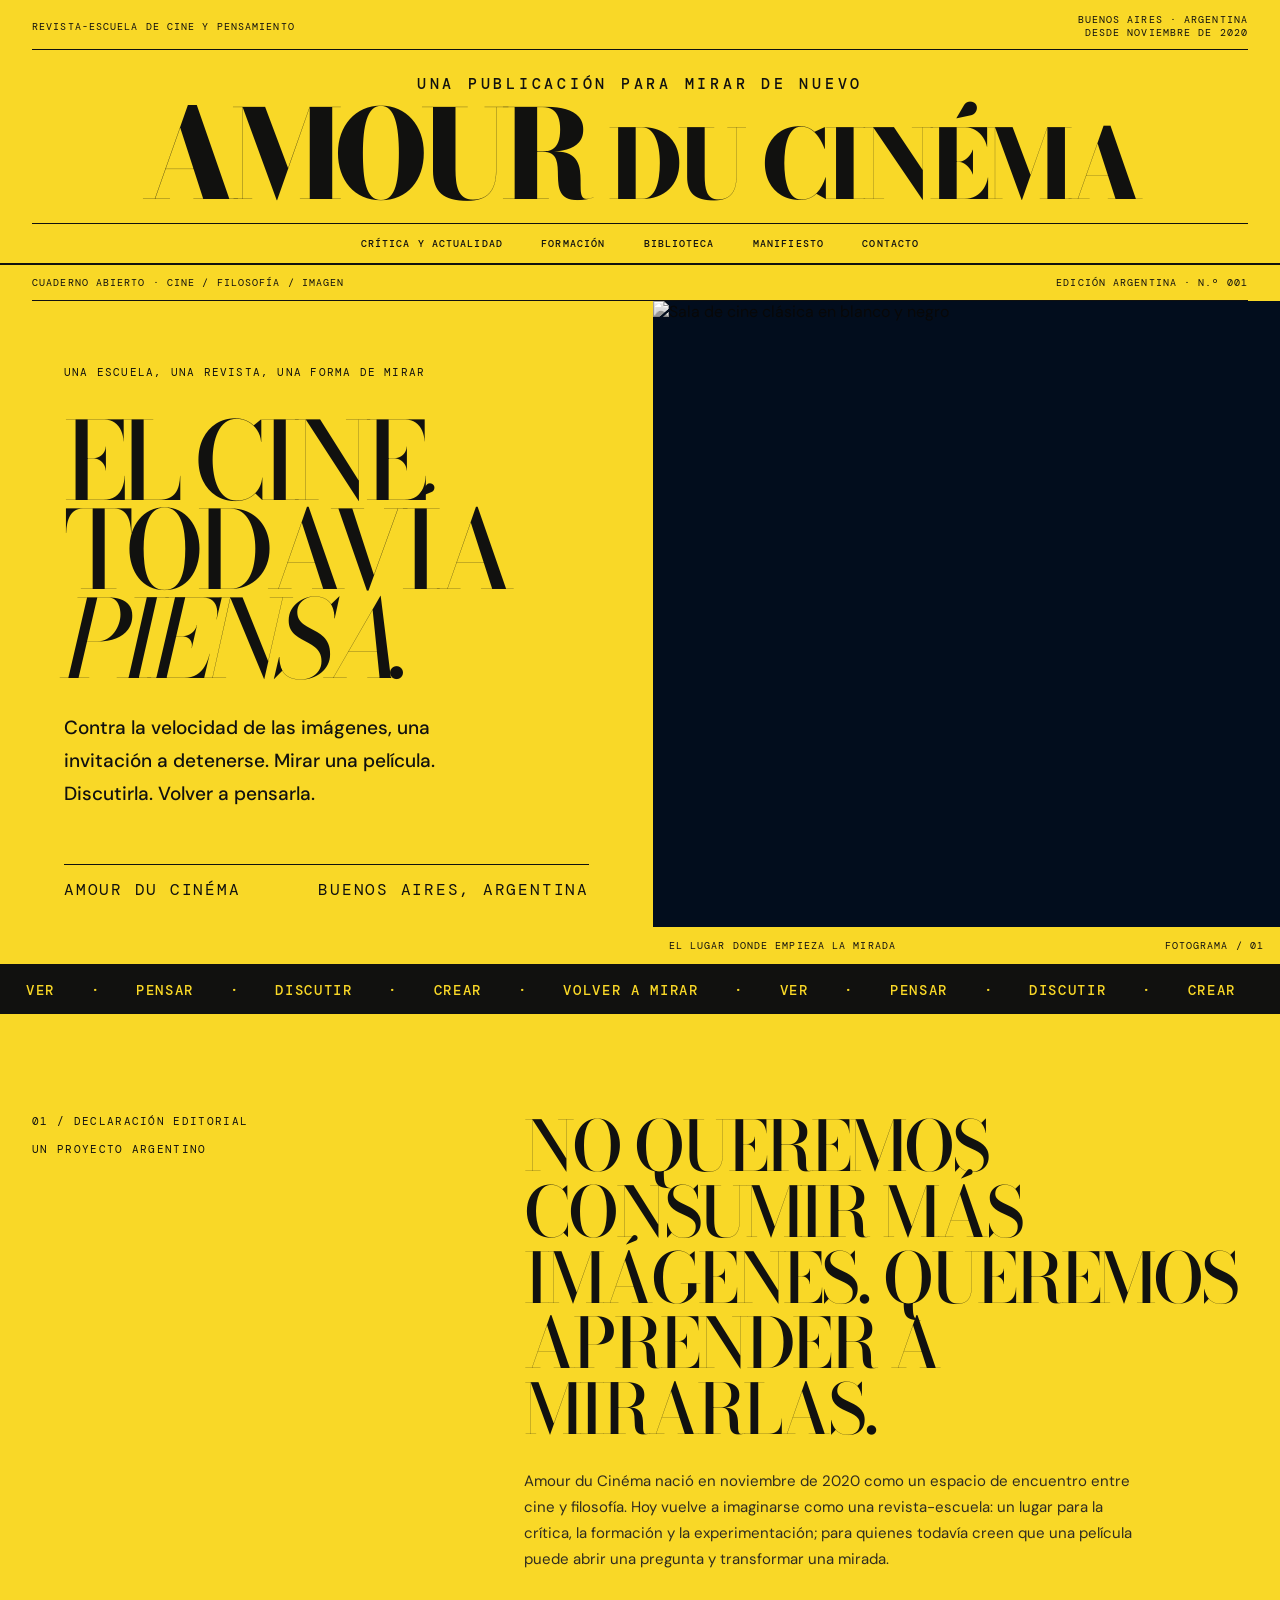
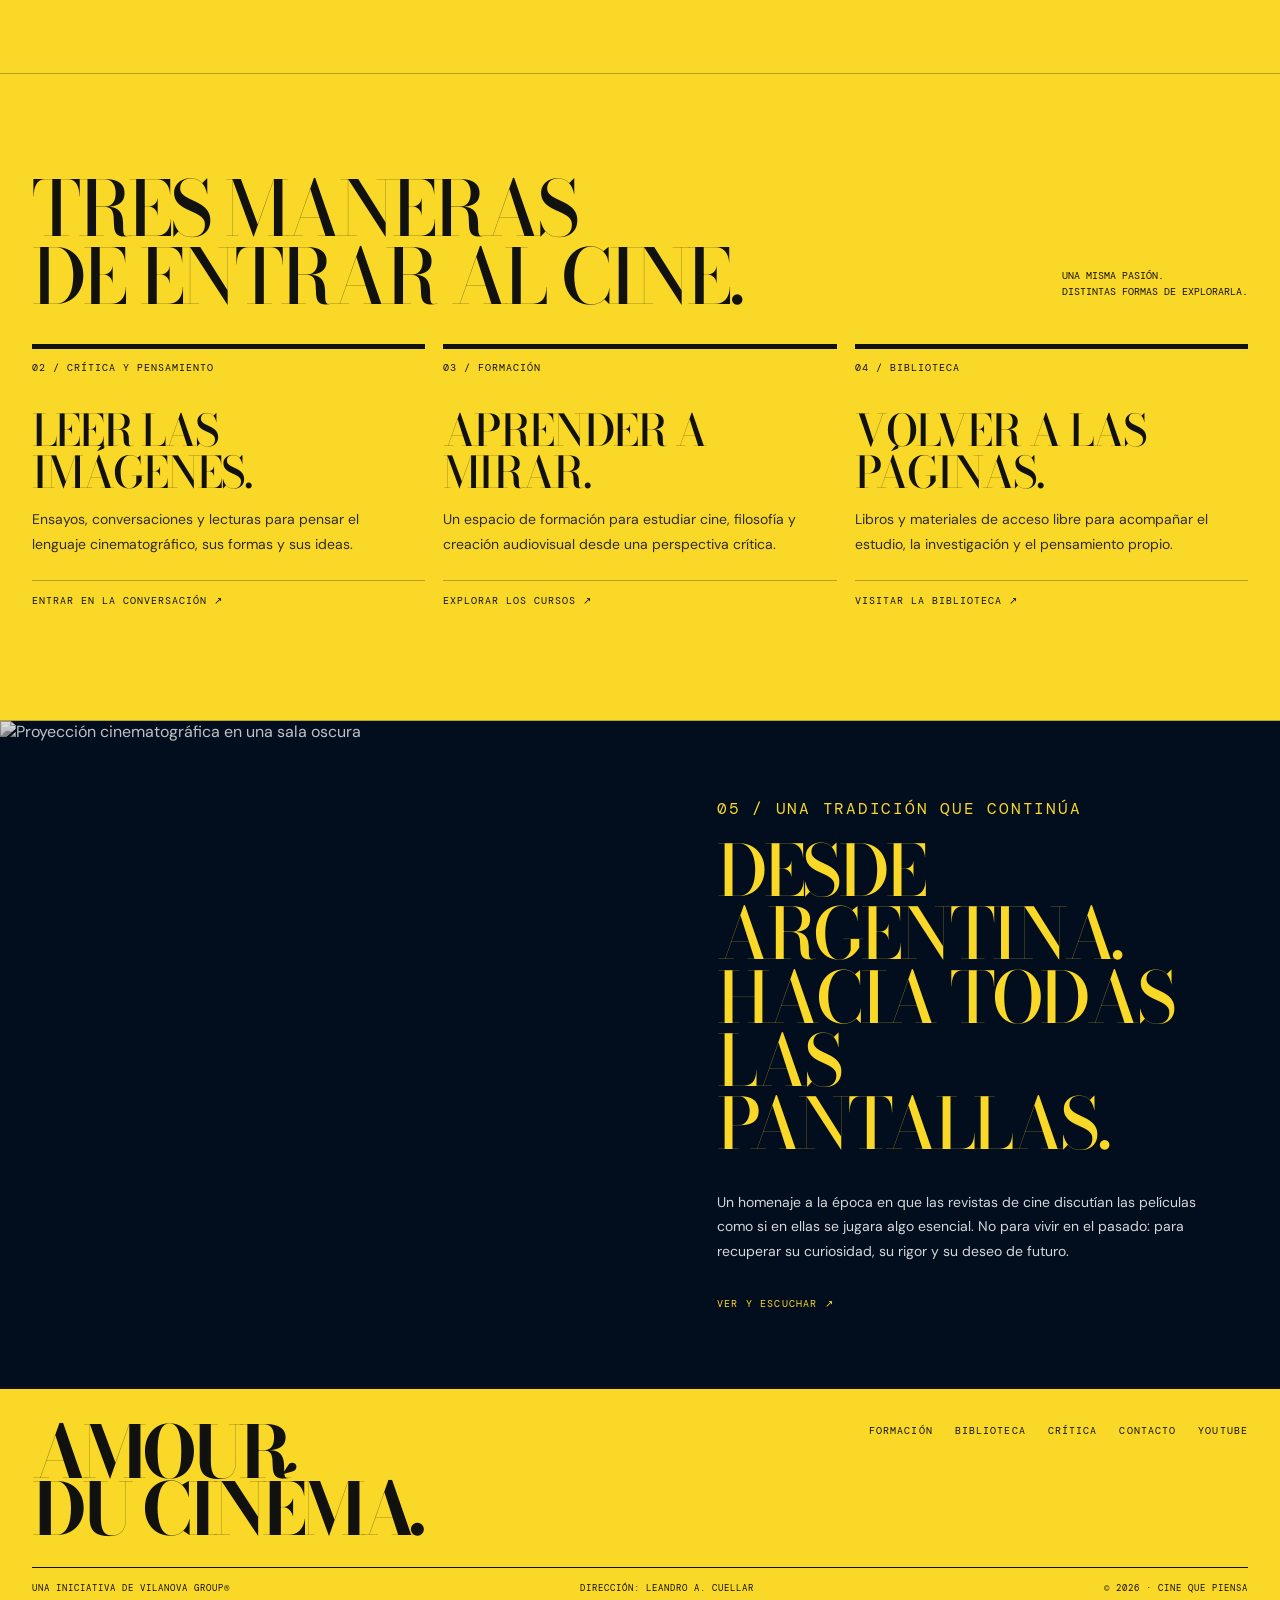
==== commit 5ce82e26: "Unify Amour du Cinema page layout and palette" ====
--- a/index.html
+++ b/index.html
@@ -9,40 +9,7 @@
 <link rel="preconnect" href="https://fonts.googleapis.com">
 <link rel="preconnect" href="https://fonts.gstatic.com" crossorigin>
 <link href="https://fonts.googleapis.com/css2?family=Bodoni+Moda:opsz,wght@6..96,400;6..96,500;6..96,600;6..96,700;6..96,800&family=DM+Mono:wght@400;500&family=DM+Sans:wght@400;500;600;700&display=swap" rel="stylesheet">
-<style>
-:root{--yellow:#f9d827;--ink:#11110f;--paper:#f4f0e7;--blue:#020d1d;--orange:#f13b0c;--line:rgba(17,17,15,.25);--serif:"Bodoni Moda",Didot,Georgia,serif;--sans:"DM Sans",Arial,sans-serif;--mono:"DM Mono",monospace}
-*{box-sizing:border-box}html{scroll-behavior:smooth}body{margin:0;background:var(--paper);color:var(--ink);font-family:var(--sans)}a{color:inherit;text-decoration:none}img{max-width:100%;display:block}.shell{width:min(1380px,100% - 64px);margin:auto}.micro{font:10px var(--mono);letter-spacing:.12em;text-transform:uppercase}.masthead{background:var(--yellow);border-bottom:2px solid var(--ink)}.topline{display:flex;justify-content:space-between;align-items:center;padding:13px 0 10px;border-bottom:1px solid var(--ink)}.topline span:last-child{text-align:right}.wordmark{font-family:var(--serif);font-weight:800;text-align:center;text-transform:uppercase;letter-spacing:-.075em;line-height:.78;padding:24px 0 20px;font-size:clamp(48px,10.2vw,148px)}.wordmark small{display:block;font:500 clamp(10px,1.2vw,15px) var(--mono);letter-spacing:.25em;margin-bottom:13px}.wordmark .du{font-size:.78em;letter-spacing:-.055em}.nav{display:flex;justify-content:center;gap:clamp(18px,4vw,58px);padding:13px 0;border-top:1px solid var(--ink)}.nav a{font:500 10px var(--mono);text-transform:uppercase;letter-spacing:.12em}.nav a:hover{text-decoration:underline;text-underline-offset:5px}.issuebar{display:flex;justify-content:space-between;gap:16px;padding:11px 0;border-bottom:1px solid var(--ink)}.hero{display:grid;grid-template-columns:1.02fr .98fr;min-height:590px;border-bottom:2px solid var(--ink)}.hero-copy{background:var(--yellow);padding:clamp(28px,5vw,74px);display:flex;flex-direction:column;justify-content:space-between}.kicker{font:11px var(--mono);letter-spacing:.15em;text-transform:uppercase}.hero h1{font:500 clamp(58px,8.4vw,118px)/.83 var(--serif);letter-spacing:-.07em;text-transform:uppercase;margin:38px 0 26px;max-width:750px}.hero h1 em{font-weight:400}.hero-deck{font:500 clamp(15px,1.5vw,19px)/1.5 var(--sans);max-width:420px}.byline{display:flex;justify-content:space-between;gap:20px;border-top:1px solid var(--ink);padding-top:14px;margin-top:35px}.hero-image{position:relative;min-height:440px;background:#222;overflow:hidden}.hero-image img{width:100%;height:100%;object-fit:cover;filter:grayscale(1) contrast(1.08);position:absolute;inset:0}.photo-caption{position:absolute;bottom:0;left:0;right:0;background:var(--yellow);padding:12px 16px;display:flex;justify-content:space-between;gap:12px;font:10px var(--mono);text-transform:uppercase}.ticker{background:var(--ink);color:var(--yellow);padding:15px 0;overflow:hidden;white-space:nowrap;font:500 14px var(--mono);letter-spacing:.12em;text-transform:uppercase}.ticker span{padding:0 26px}.section{padding:clamp(55px,8vw,110px) 0;border-bottom:1px solid var(--line)}.section-head{display:flex;justify-content:space-between;align-items:flex-end;gap:20px;margin-bottom:34px}.section-head h2{font:500 clamp(38px,6vw,76px)/.9 var(--serif);letter-spacing:-.055em;text-transform:uppercase;margin:0;max-width:800px}.section-head p{max-width:230px;font:10px/1.6 var(--mono);text-transform:uppercase}.manifesto{display:grid;grid-template-columns:.7fr 1.3fr;gap:8vw}.manifesto .index{font:11px var(--mono);letter-spacing:.12em}.manifesto h2{font:500 clamp(36px,5.4vw,72px)/.95 var(--serif);letter-spacing:-.05em;margin:0;text-transform:uppercase}.manifesto p{font:15px/1.8 var(--sans);max-width:610px;margin:25px 0 0}.cards{display:grid;grid-template-columns:repeat(3,1fr);gap:18px}.card{border-top:5px solid var(--ink);display:flex;flex-direction:column;min-height:270px}.card .card-top{font:10px var(--mono);padding:12px 0;letter-spacing:.1em;text-transform:uppercase}.card h3{font:500 clamp(30px,3.4vw,46px)/.95 var(--serif);letter-spacing:-.045em;text-transform:uppercase;margin:24px 0 14px}.card p{font:14px/1.7 var(--sans);max-width:360px;margin:0 0 24px}.card a{font:10px var(--mono);letter-spacing:.1em;text-transform:uppercase;margin-top:auto;padding:13px 0;border-top:1px solid var(--line)}.card a:hover{color:var(--orange)}.film-strip{background:var(--blue);color:var(--paper);display:grid;grid-template-columns:1fr 1fr;min-height:380px}.film-strip .strip-image{position:relative;min-height:300px;overflow:hidden}.film-strip img{width:100%;height:100%;object-fit:cover;filter:grayscale(1) contrast(1.15);opacity:.86}.film-strip .strip-copy{padding:clamp(30px,6vw,80px);display:flex;flex-direction:column;justify-content:center}.film-strip .strip-copy h2{font:500 clamp(40px,5.5vw,72px)/.9 var(--serif);letter-spacing:-.05em;text-transform:uppercase;margin:20px 0}.film-strip .strip-copy p{font:14px/1.8 var(--sans);color:#d4d7dc;max-width:480px}.film-strip .strip-copy a{font:10px var(--mono);letter-spacing:.12em;text-transform:uppercase;color:var(--yellow);margin-top:20px}.footer{background:var(--yellow);padding:35px 0 24px}.footer-top{display:flex;justify-content:space-between;align-items:flex-start;gap:24px;padding-bottom:28px;border-bottom:1px solid var(--ink)}.footer-title{font:700 clamp(34px,6vw,72px)/.8 var(--serif);letter-spacing:-.07em;text-transform:uppercase}.footer-links{display:flex;gap:22px;flex-wrap:wrap;font:10px var(--mono);text-transform:uppercase}.footer-bottom{display:flex;justify-content:space-between;gap:16px;padding-top:14px;font:9px var(--mono);text-transform:uppercase}.accent{color:var(--orange)}@media(max-width:760px){.shell{width:min(100% - 32px,1380px)}.topline{font-size:9px}.wordmark{padding:22px 0 18px}.nav{justify-content:flex-start;overflow-x:auto;gap:24px}.nav a{white-space:nowrap}.issuebar{font-size:9px}.hero{grid-template-columns:1fr}.hero-copy{min-height:490px}.hero-image{min-height:380px}.manifesto{grid-template-columns:1fr;gap:24px}.cards{grid-template-columns:1fr}.card{min-height:220px}.film-strip{grid-template-columns:1fr}.film-strip .strip-image{min-height:280px}.footer-top,.footer-bottom{flex-direction:column}.footer-links{gap:14px}}@media(prefers-reduced-motion:no-preference){.hero-image img{transition:transform 1.2s ease}.hero-image:hover img{transform:scale(1.025)}}
-
-:root{--yellow:#f9d827;--ink:#11110f;--paper:#f9d827;--blue:#020d1d;--orange:#f13b0c;--line:rgba(17,17,15,.3);--serif:"Bodoni Moda",Didot,Georgia,serif;--sans:"DM Sans",Arial,sans-serif;--mono:"DM Mono",monospace}
-html,body{background:#f9d827!important;color:#11110f!important}
-body{font-family:var(--sans);min-height:100vh}
-main,.page,.section,.news-intro,.reviews,.book-video{background:#f9d827!important;color:#11110f!important}
-h1,h2,h3{font-family:var(--serif)!important;color:#11110f!important;letter-spacing:-.045em}
-h1{font-size:clamp(52px,7vw,104px)!important;line-height:.91!important;margin:18px 0 24px!important;max-width:900px}
-h2{line-height:.98!important}
-p{line-height:1.75}
-.wrap,.shell{width:min(1240px,calc(100% - 64px));max-width:1240px;margin-left:auto;margin-right:auto}
-.nav,.masthead,.hero-copy,.footer{background:#f9d827!important;color:#11110f!important}
-.nav{width:100%;padding-left:max(32px,calc((100% - 1240px)/2));padding-right:max(32px,calc((100% - 1240px)/2));border-bottom:2px solid #111!important}
-.menu a,.nav small,.nav a{color:#111!important}
-.menu a:hover,.menu a[aria-current=page],.nav a:hover{color:#f13b0c!important}
-.number,.status,.contact-list b,.news-meta{color:#a52a0a!important}
-.copy,.panel p,.contact-list li,.news-card>p:not(.byline):not(.news-source),.manifesto p{color:#24211b!important}
-.panel,.book-card,.review-group{background:#f9d827!important;border:1px solid rgba(17,17,15,.45)!important;border-top:5px solid #111!important;color:#111!important;box-shadow:none!important}
-.card{border-top:5px solid #111!important}
-.card p{color:#24211b!important}
-.news-card h2{font-size:clamp(32px,4.5vw,62px)!important;line-height:1.02!important;max-width:1000px}
-.news-card{padding:34px 0!important}
-.news-intro,.news-card,.reviews,.book-video{border-color:rgba(17,17,15,.35)!important}
-.footer{border-top:2px solid #111!important;color:#111!important}
-.footer span:first-child{color:#111!important}
-.photo-caption{background:#f9d827!important}
-.ticker{background:#111!important;color:#f9d827!important}
-.film-strip{background:#020d1d!important;color:#f9d827!important}
-.film-strip h2{color:#f9d827!important}
-@media(max-width:760px){.wrap,.shell{width:calc(100% - 32px)}.nav{padding-left:16px;padding-right:16px}.page{padding:58px 0!important}.page-grid{grid-template-columns:1fr!important;gap:28px!important}.section-head{display:block}.section-head p{margin-top:16px}.cards{grid-template-columns:1fr!important}.hero{grid-template-columns:1fr!important}}
-
-</style>
+<link rel="stylesheet" href="assets/site.css">
 </head>
 <body>
 <header class="masthead">
--- a/assets/site.css
+++ b/assets/site.css
@@ -0,0 +1,39 @@
+:root{--yellow:#F9D827;--ink:#11110F;--blue:#020D1D;--orange:#F13B0C;--line:rgba(17,17,15,.28);--serif:"Bodoni Moda",Didot,Georgia,serif;--sans:"DM Sans",Arial,sans-serif;--mono:"DM Mono",monospace}
+*{box-sizing:border-box}html{scroll-behavior:smooth;background:var(--yellow)}body{margin:0;background:var(--yellow);color:var(--ink);font-family:var(--sans);min-height:100vh}a{color:inherit;text-decoration:none}img{max-width:100%;display:block}p{line-height:1.75}h1,h2,h3{font-family:var(--serif);color:var(--ink);font-weight:500;letter-spacing:-.045em}
+.shell,.wrap{width:min(1240px,calc(100% - 64px));max-width:1240px;margin-left:auto;margin-right:auto;padding-left:0;padding-right:0}
+.micro,.number,.kicker,.nav a,.menu a,.nav small,.status,.news-meta,.photo-caption,.footer-links,.footer-bottom{font-family:var(--mono);text-transform:uppercase;letter-spacing:.11em}
+.masthead{background:var(--yellow);color:var(--ink);border-bottom:2px solid var(--ink)}
+.topline{display:flex;justify-content:space-between;align-items:center;padding:13px 0 10px;border-bottom:1px solid var(--ink);font-size:10px}
+.topline span:last-child{text-align:right}
+.wordmark{display:block;text-align:center;text-transform:uppercase;font-family:var(--serif);font-weight:800;letter-spacing:-.075em;line-height:.78;padding:24px 0 20px;font-size:clamp(48px,9.6vw,126px)}
+.wordmark small{display:block;font:500 clamp(10px,1.2vw,15px) var(--mono);letter-spacing:.25em;margin-bottom:13px}
+.wordmark .du{font-size:.78em;letter-spacing:-.055em}
+.nav{display:flex;justify-content:center;align-items:center;gap:clamp(16px,3vw,44px);padding:13px 0;border-top:1px solid var(--ink);background:var(--yellow);border-bottom:0}
+.nav a{font-size:10px;font-weight:500;white-space:nowrap}
+.nav a:hover,.nav a[aria-current=page]{color:var(--orange);text-decoration:underline;text-underline-offset:5px}
+.issuebar{display:flex;justify-content:space-between;gap:16px;padding:11px 0;border-bottom:1px solid var(--ink);font-size:10px}
+.hero{display:grid;grid-template-columns:1.02fr .98fr;min-height:560px;border-bottom:2px solid var(--ink)}
+.hero-copy{background:var(--yellow);padding:clamp(28px,5vw,74px);display:flex;flex-direction:column;justify-content:space-between}
+.kicker{font-size:11px}.hero h1{font-size:clamp(58px,8.4vw,118px);line-height:.83;letter-spacing:-.07em;text-transform:uppercase;margin:38px 0 26px;max-width:750px}.hero h1 em{font-weight:400}
+.hero-deck{font-size:clamp(15px,1.5vw,19px);font-weight:500;max-width:420px}
+.byline{display:flex;justify-content:space-between;gap:20px;border-top:1px solid var(--ink);padding-top:14px;margin-top:35px}
+.hero-image{position:relative;min-height:440px;background:var(--blue);overflow:hidden}.hero-image img{width:100%;height:100%;object-fit:cover;filter:grayscale(1) contrast(1.08);position:absolute;inset:0}
+.photo-caption{position:absolute;bottom:0;left:0;right:0;background:var(--yellow);padding:12px 16px;display:flex;justify-content:space-between;gap:12px;font-size:10px}
+.ticker{background:var(--ink);color:var(--yellow);padding:15px 0;overflow:hidden;white-space:nowrap;font:500 14px var(--mono);letter-spacing:.12em;text-transform:uppercase}.ticker span{padding:0 26px}
+.section{padding:clamp(55px,8vw,100px) 0;border-bottom:1px solid var(--line);background:var(--yellow)}
+.section-head{display:flex;justify-content:space-between;align-items:flex-end;gap:20px;margin-bottom:34px}.section-head h2{font-size:clamp(38px,6vw,76px);line-height:.9;text-transform:uppercase;margin:0;max-width:800px}.section-head p{max-width:230px;font:10px/1.6 var(--mono);text-transform:uppercase}
+.manifesto{display:grid;grid-template-columns:.7fr 1.3fr;gap:8vw}.manifesto .index{font:11px var(--mono);letter-spacing:.12em}.manifesto h2{font-size:clamp(36px,5.4vw,72px);line-height:.95;margin:0;text-transform:uppercase}.manifesto p{font-size:15px;max-width:610px;margin:25px 0 0;color:#302c20}
+.cards{display:grid;grid-template-columns:repeat(3,1fr);gap:18px}.card{background:var(--yellow);border-top:5px solid var(--ink);display:flex;flex-direction:column;min-height:270px}.card-top{font:10px var(--mono);padding:12px 0;letter-spacing:.1em;text-transform:uppercase}.card h3{font-size:clamp(30px,3.4vw,46px);line-height:.95;text-transform:uppercase;margin:24px 0 14px}.card p{font-size:14px;max-width:360px;margin:0 0 24px;color:#302c20}.card a{font:10px var(--mono);letter-spacing:.1em;text-transform:uppercase;margin-top:auto;padding:13px 0;border-top:1px solid var(--line)}.card a:hover{color:var(--orange)}
+.film-strip{background:var(--blue);color:var(--yellow);display:grid;grid-template-columns:1fr 1fr;min-height:380px}.strip-image{position:relative;min-height:300px;overflow:hidden}.film-strip img{width:100%;height:100%;object-fit:cover;filter:grayscale(1) contrast(1.15);opacity:.86}.strip-copy{padding:clamp(30px,6vw,80px);display:flex;flex-direction:column;justify-content:center}.strip-copy h2{font-size:clamp(40px,5.5vw,72px);line-height:.9;color:var(--yellow);text-transform:uppercase;margin:20px 0}.strip-copy p{font-size:14px;color:#d4d7dc;max-width:480px}.strip-copy a{font:10px var(--mono);letter-spacing:.12em;text-transform:uppercase;color:var(--yellow);margin-top:20px}
+.page{min-height:calc(100vh - 260px);padding:clamp(55px,8vw,105px) 0;background:var(--yellow)}
+.page-grid{display:grid;grid-template-columns:minmax(0,1.1fr) minmax(280px,.9fr);gap:9vw;align-items:start}
+.number{color:var(--orange);font-size:11px;letter-spacing:.2em}.page h1{font-size:clamp(58px,8vw,105px);line-height:.88;margin:24px 0 30px}.copy{font-size:16px;line-height:1.9;color:#302c20;max-width:620px}
+.panel,.book-card,.review-group{padding:30px;background:var(--yellow);border:1px solid rgba(17,17,15,.4);border-top:5px solid var(--ink);color:var(--ink);box-shadow:none}
+.panel h2,.book-card h2,.review-group h3{font-size:34px;line-height:1;margin:0 0 14px}.panel p,.book-card p{font-size:14px;line-height:1.8;color:#302c20;margin:0 0 18px}.status{display:block;margin-top:24px;color:var(--orange);font-size:10px}
+.contact-list{margin:28px 0 0;padding:0;list-style:none}.contact-list li{padding:18px 0;border-top:1px solid var(--line);font-size:17px;color:var(--ink)}.contact-list b{display:block;margin-bottom:5px;font-size:10px;letter-spacing:.16em;text-transform:uppercase;color:var(--orange)}.contact-list a{text-decoration:underline;text-underline-offset:4px;color:var(--orange)}
+.library-intro,.news-intro{margin-bottom:42px}.library-grid{display:grid;grid-template-columns:repeat(3,1fr);gap:18px}.book-card{display:flex;flex-direction:column;min-height:300px}.book-card a{margin-top:auto;padding-top:18px;border-top:1px solid var(--line);color:var(--orange);font:10px var(--mono);text-transform:uppercase;letter-spacing:.08em}.reviews{margin-top:75px;padding-top:35px;border-top:2px solid var(--ink)}.reviews h2,.book-video h2{font-size:clamp(38px,5vw,64px);margin:18px 0}.reviews-intro{color:#302c20}.reviews-grid{display:grid;grid-template-columns:repeat(3,1fr);gap:18px;margin-top:28px}.review-group h3{font-size:27px}.review-link{display:block;padding:16px 0;border-top:1px solid var(--line);font-size:14px;line-height:1.5}.review-link span{display:block;color:var(--orange);font:10px var(--mono);text-transform:uppercase;margin-top:8px}.book-video{margin-top:60px;padding-top:30px;border-top:2px solid var(--ink)}.video-frame{position:relative;aspect-ratio:16/9;max-width:850px;background:var(--blue)}.video-frame iframe{position:absolute;inset:0;width:100%;height:100%;border:0}
+.news-list{border-top:2px solid var(--ink)}.news-card{padding:34px 0;border-bottom:1px solid var(--line);background:var(--yellow)}.news-meta{font-size:10px;color:var(--orange)}.news-card h2{font-size:clamp(32px,4.5vw,62px);line-height:1.02;max-width:1000px;text-transform:uppercase;margin:14px 0}.news-card .byline{display:block;border:0;padding:0;margin:0 0 20px;color:var(--orange);font:10px var(--mono);text-transform:uppercase}.news-card>p:not(.byline):not(.news-source){max-width:950px;color:#302c20;font-size:15px;line-height:1.85}.news-source{font:10px var(--mono);text-transform:uppercase;color:#302c20}.news-source a{color:var(--orange);text-decoration:underline}
+.footer{background:var(--yellow);color:var(--ink);padding:35px 0 24px;border-top:2px solid var(--ink)}.footer-top{display:flex;justify-content:space-between;align-items:flex-start;gap:24px;padding-bottom:28px;border-bottom:1px solid var(--ink)}.footer-title{font:700 clamp(34px,6vw,72px)/.8 var(--serif);letter-spacing:-.07em;text-transform:uppercase}.footer-links{display:flex;gap:22px;flex-wrap:wrap;font-size:10px}.footer-bottom{display:flex;justify-content:space-between;gap:16px;padding-top:14px;font-size:9px}
+body:before,body:after,main:before,main:after{content:none!important}
+@media(max-width:760px){.shell,.wrap{width:calc(100% - 32px)}.topline{font-size:9px}.wordmark{padding:22px 0 18px}.nav{justify-content:flex-start;overflow-x:auto;gap:22px}.nav a{white-space:nowrap}.issuebar{font-size:9px}.hero{grid-template-columns:1fr}.hero-copy{min-height:450px}.hero-image{min-height:360px}.manifesto{grid-template-columns:1fr;gap:24px}.cards,.library-grid,.reviews-grid{grid-template-columns:1fr}.card{min-height:220px}.film-strip{grid-template-columns:1fr}.strip-image{min-height:260px}.footer-top,.footer-bottom{flex-direction:column}.footer-links{gap:14px}.page-grid{grid-template-columns:1fr;gap:30px}.page{padding:58px 0}.section-head{display:block}.section-head p{margin-top:16px}.news-card{padding:28px 0}.reviews{margin-top:48px}}
+@media(prefers-reduced-motion:no-preference){.hero-image img{transition:transform 1.2s ease}.hero-image:hover img{transform:scale(1.025)}}
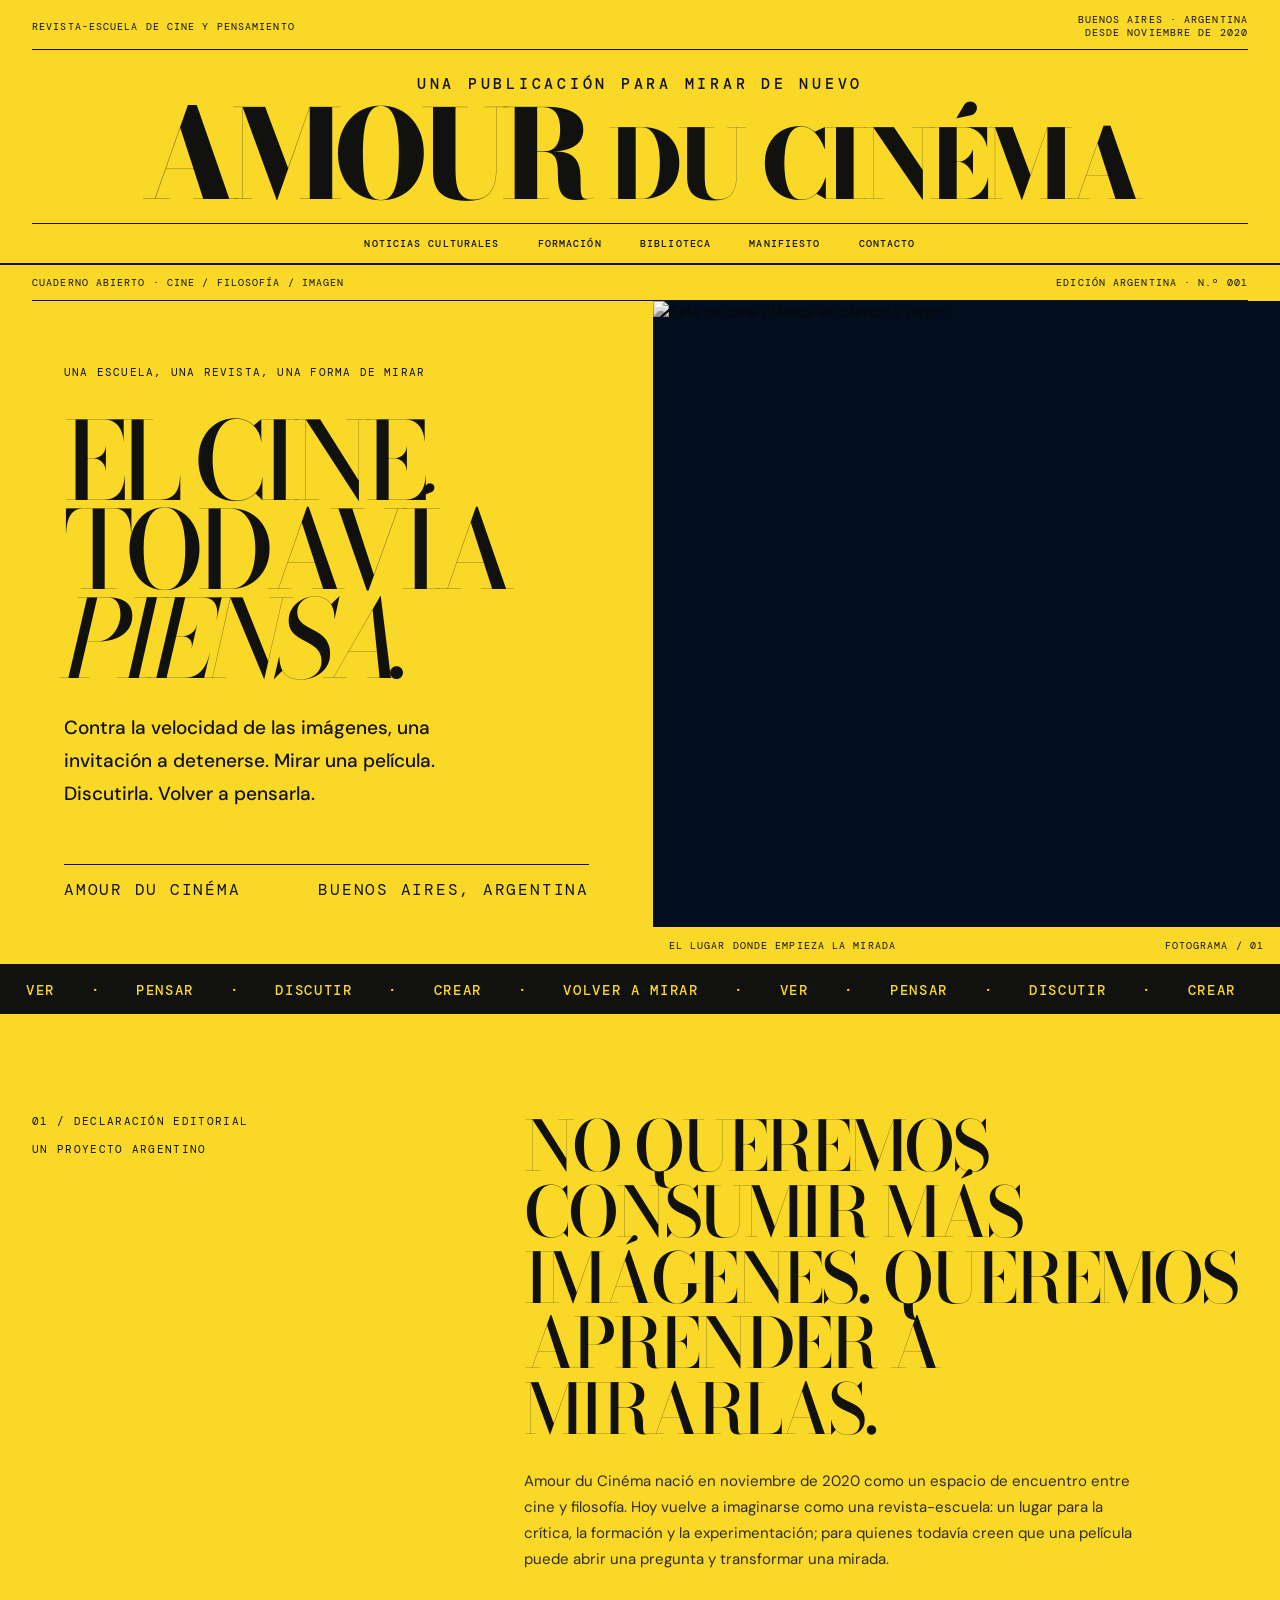
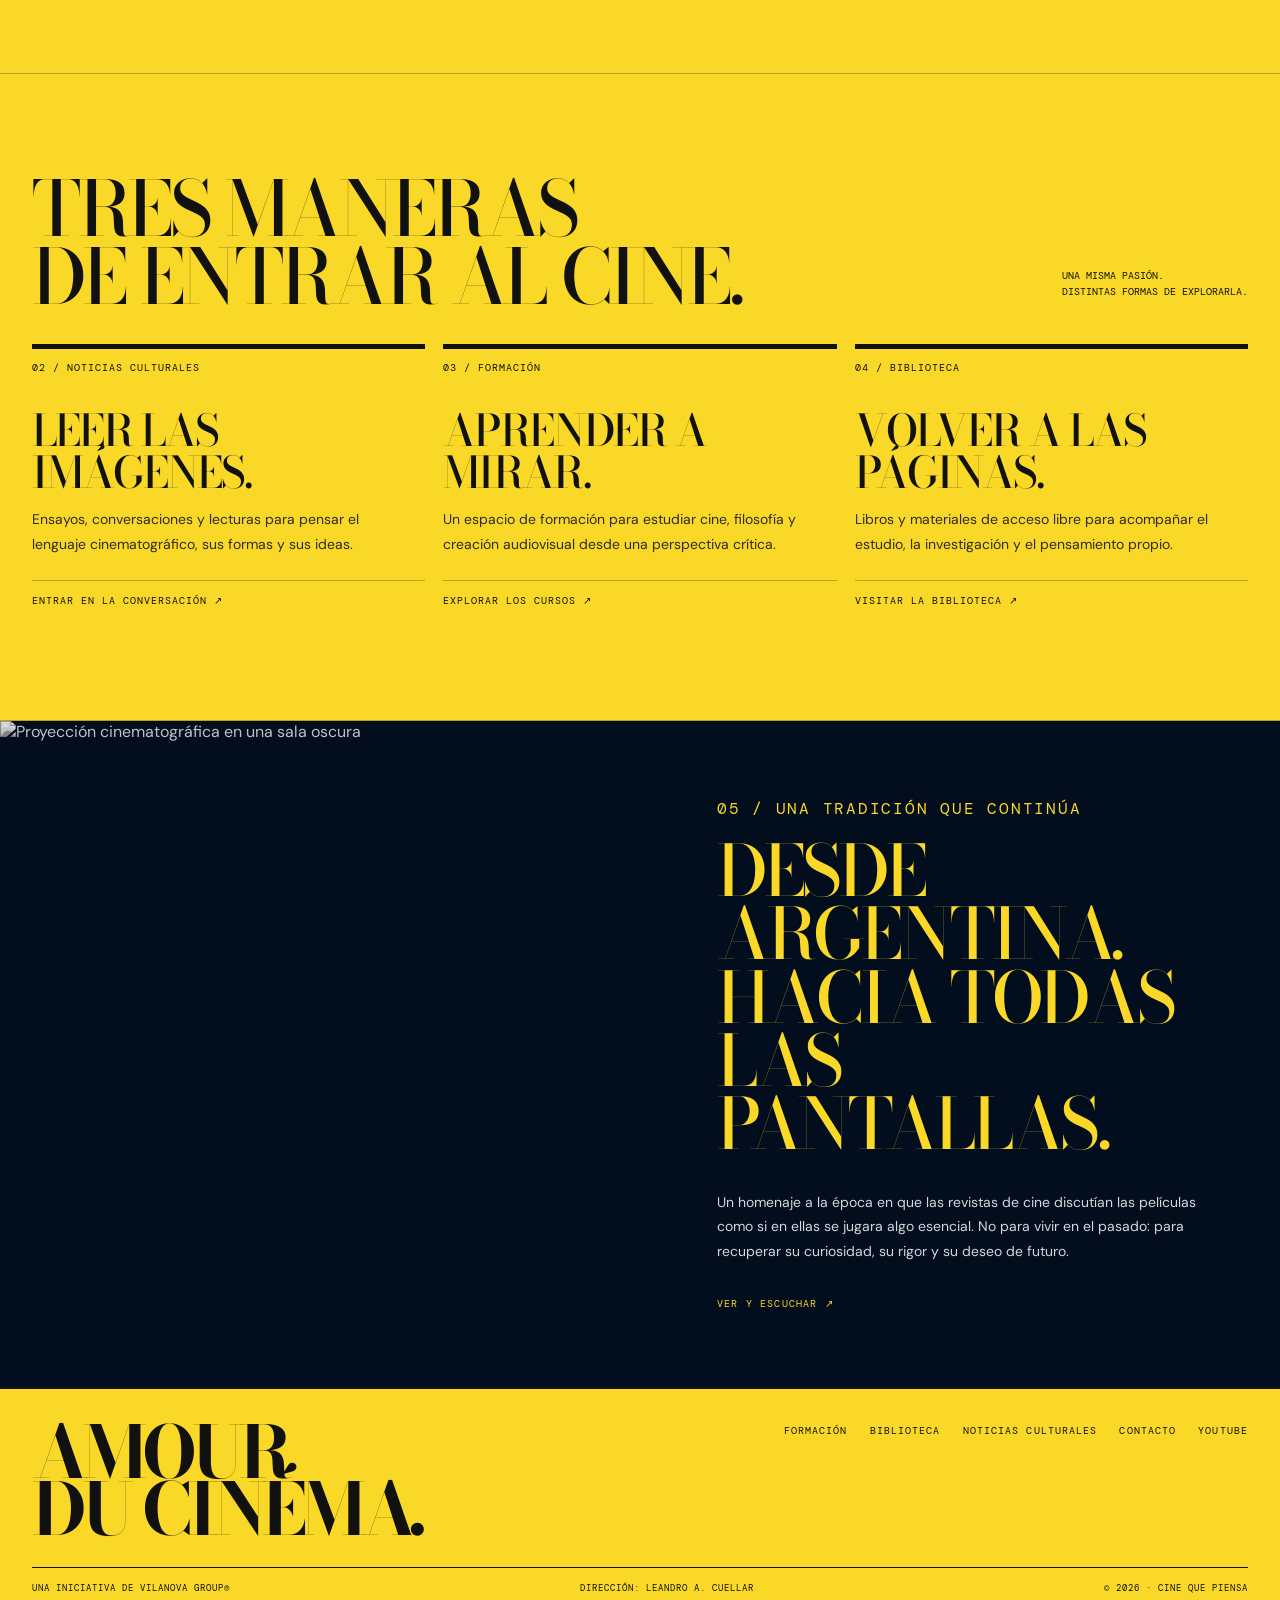
==== commit 638d84c3: "Rename navigation to Noticias culturales and update section introduction" ====
--- a/index.html
+++ b/index.html
@@ -16,7 +16,7 @@
   <div class="shell">
     <div class="topline micro"><span>Revista-escuela de cine y pensamiento</span><span>Buenos Aires · Argentina<br>Desde noviembre de 2020</span></div>
     <a class="wordmark" href="/" aria-label="Amour du Cinéma, inicio"><small>Una publicación para mirar de nuevo</small>Amour <span class="du">du Cinéma</span></a>
-    <nav class="nav" aria-label="Navegación principal"><a href="/noticias/">Crítica y actualidad</a><a href="/cursos/">Formación</a><a href="/libros/">Biblioteca</a><a href="#propuesta">Manifiesto</a><a href="/contacto/">Contacto</a></nav>
+    <nav class="nav" aria-label="Navegación principal"><a href="/noticias/">Noticias culturales</a><a href="/cursos/">Formación</a><a href="/libros/">Biblioteca</a><a href="#propuesta">Manifiesto</a><a href="/contacto/">Contacto</a></nav>
   </div>
 </header>
 <main>
@@ -43,7 +43,7 @@
     <div class="shell">
       <div class="section-head"><h2>Tres maneras<br>de entrar al cine.</h2><p>Una misma pasión.<br>Distintas formas de explorarla.</p></div>
       <div class="cards">
-        <article class="card"><div class="card-top">02 / Crítica y pensamiento</div><h3>Leer las imágenes.</h3><p>Ensayos, conversaciones y lecturas para pensar el lenguaje cinematográfico, sus formas y sus ideas.</p><a href="/noticias/">Entrar en la conversación ↗</a></article>
+        <article class="card"><div class="card-top">02 / Noticias culturales</div><h3>Leer las imágenes.</h3><p>Ensayos, conversaciones y lecturas para pensar el lenguaje cinematográfico, sus formas y sus ideas.</p><a href="/noticias/">Entrar en la conversación ↗</a></article>
         <article class="card"><div class="card-top">03 / Formación</div><h3>Aprender a mirar.</h3><p>Un espacio de formación para estudiar cine, filosofía y creación audiovisual desde una perspectiva crítica.</p><a href="/cursos/">Explorar los cursos ↗</a></article>
         <article class="card"><div class="card-top">04 / Biblioteca</div><h3>Volver a las páginas.</h3><p>Libros y materiales de acceso libre para acompañar el estudio, la investigación y el pensamiento propio.</p><a href="/libros/">Visitar la biblioteca ↗</a></article>
       </div>
@@ -56,7 +56,7 @@
 </main>
 <footer class="footer">
   <div class="shell">
-    <div class="footer-top"><div class="footer-title">Amour<br>du Cinéma.</div><div class="footer-links"><a href="/cursos/">Formación</a><a href="/libros/">Biblioteca</a><a href="/noticias/">Crítica</a><a href="/contacto/">Contacto</a><a href="https://www.youtube.com/@amourducinemaoficial" target="_blank" rel="noopener noreferrer">YouTube</a></div></div>
+    <div class="footer-top"><div class="footer-title">Amour<br>du Cinéma.</div><div class="footer-links"><a href="/cursos/">Formación</a><a href="/libros/">Biblioteca</a><a href="/noticias/">Noticias culturales</a><a href="/contacto/">Contacto</a><a href="https://www.youtube.com/@amourducinemaoficial" target="_blank" rel="noopener noreferrer">YouTube</a></div></div>
     <div class="footer-bottom"><span>Una iniciativa de Vilanova Group®</span><span>Dirección: Leandro A. Cuellar</span><span>© 2026 · Cine que piensa</span></div>
   </div>
 </footer>
